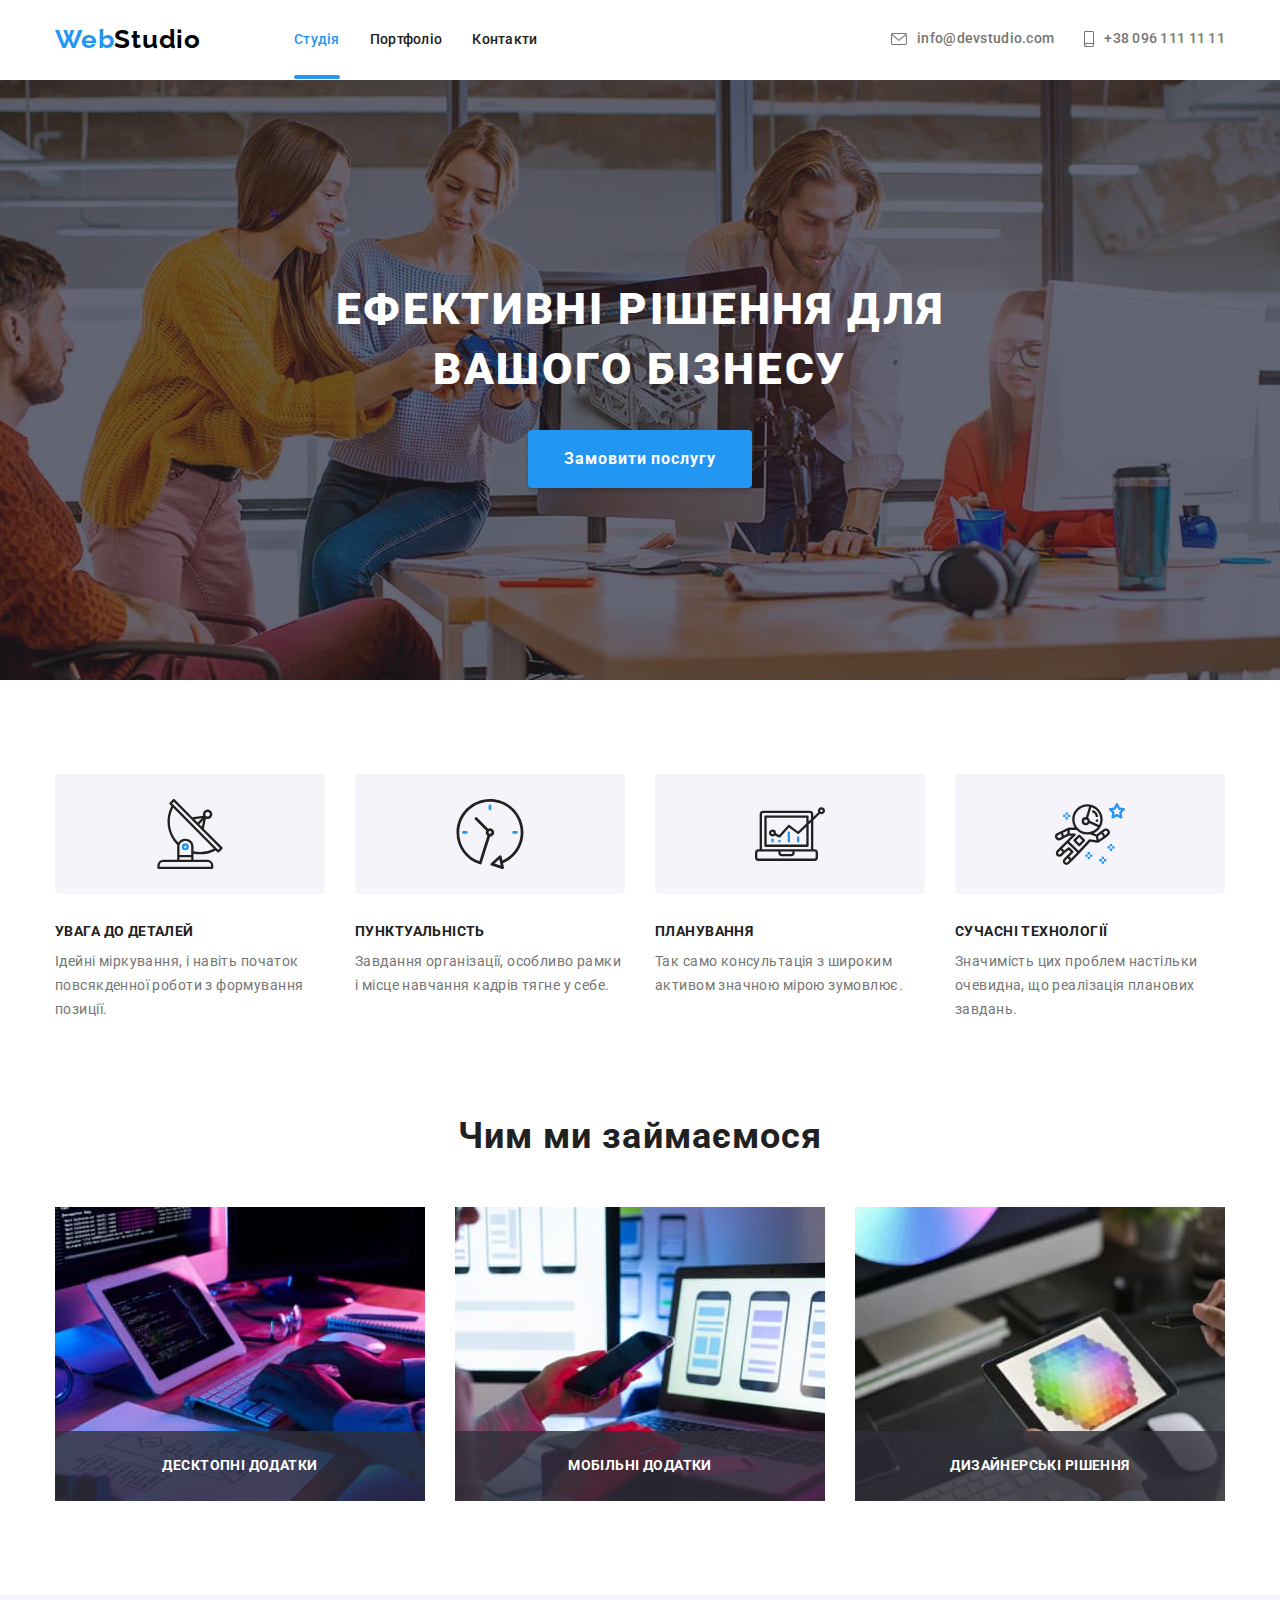
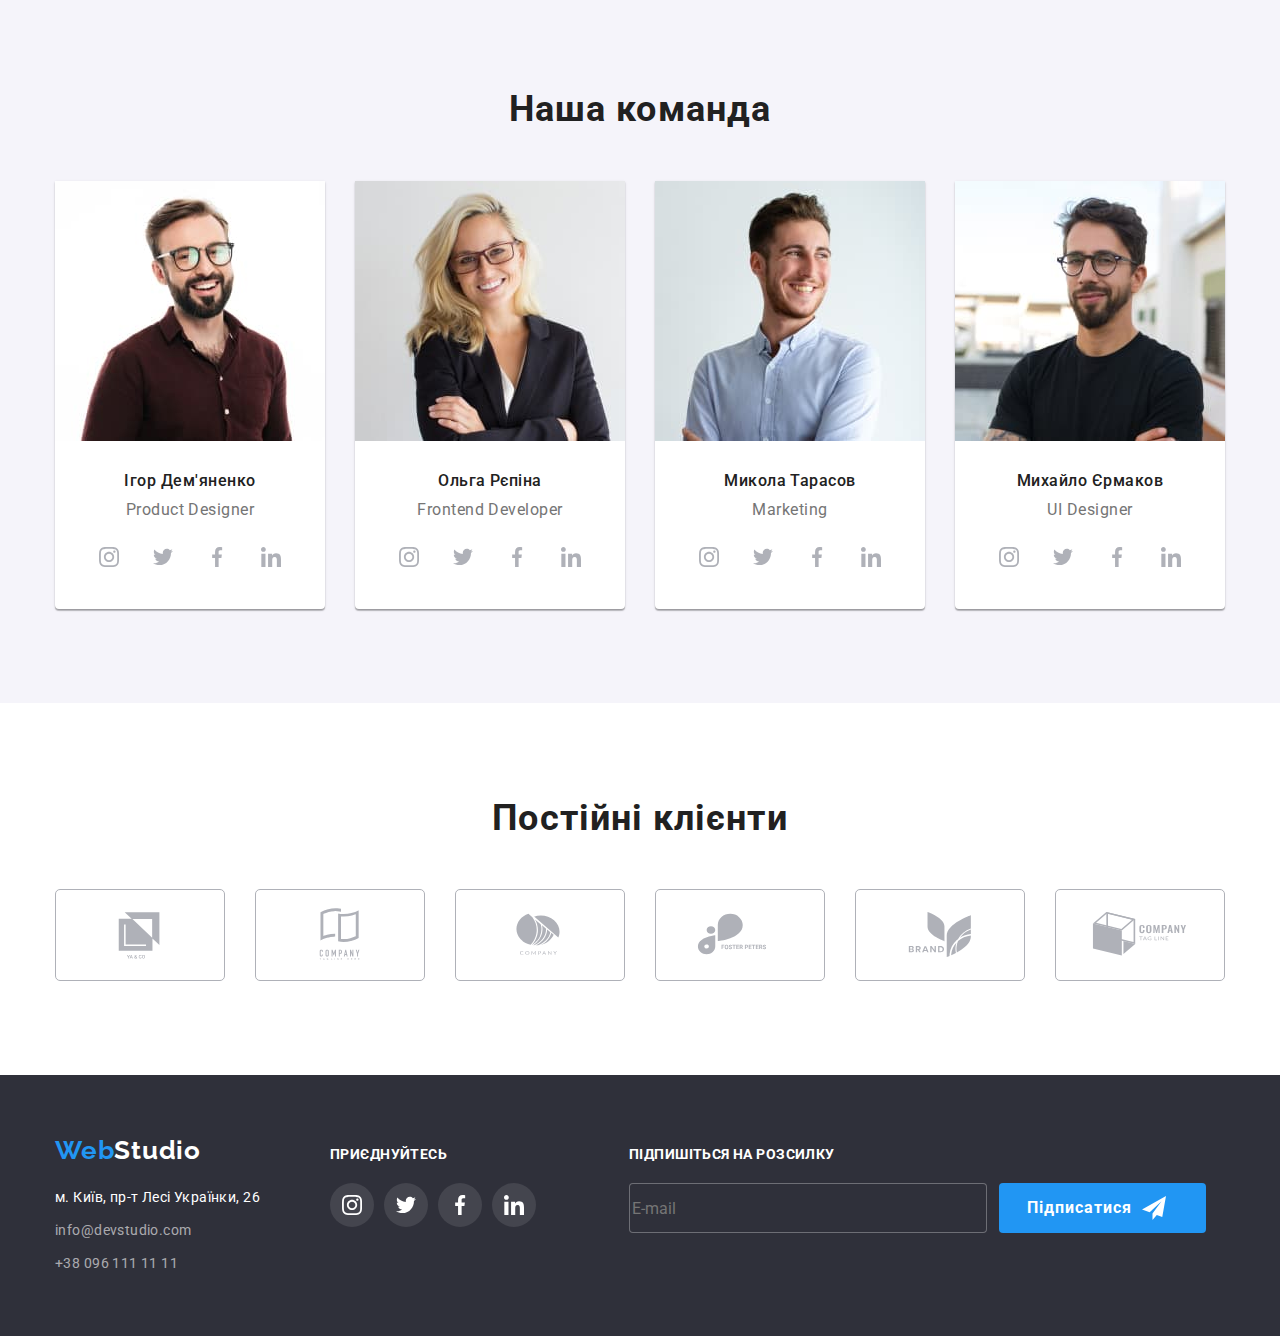
==== index.html @ 84284009 "update" ====
<!DOCTYPE html>
<html lang="uk">

<head>
  <meta charset="UTF-8">
  <meta http-equiv="X-UA-Compatible" content="IE=edge">
  <meta name="viewport" content="width=device-width, initial-scale=1.0">
  <title>Студія</title>
  <link rel="preconnect" href="https://fonts.googleapis.com">
  <link rel="preconnect" href="https://fonts.gstatic.com" crossorigin>
  <link href="https://fonts.googleapis.com/css2?family=Raleway:wght@700&family=Roboto:wght@400;500;700;900&display=swap"
    rel="stylesheet">
  <link rel="stylesheet" href="https://cdnjs.cloudflare.com/ajax/libs/modern-normalize/1.1.0/modern-normalize.min.css">
  <link rel="stylesheet" href="./css/styles.css">
  <!-- <link rel="stylesheet" href="./сss/main.css"> -->
</head>

<body class="site-body">
  <header class="header">
    <div class="container wrapper">
      <nav class="header-container">
        <a href="" class="header-logo link"><span class="span-logo">Web</span>Studio</a>
        <ul class="header-list list">
          <li class="header-item"><a class="header-link current link" href="./index.html">Студія</a></li>
          <li class="header-item"><a class="header-link link" href="./portfolio.html">Портфоліо</a></li>
          <li class="header-item"><a class="header-link link" href="">Контакти</a></li>
        </ul>
      </nav>
      <ul class="header-list-item list">
        <li class="header-item"><a class="header-mail  link" href="mailto:info@devstudio.com">
            <svg class="header-mail-item" width="16" height="12">
              <use href="./images/symbol-defs.svg#icon-envelope"></use>
            </svg>info@devstudio.com</a>
        </li>
        <li class="header-item"><a class="header-tel  link" href="tel:+380961111111">
            <svg class="header-tel-item" width="10" height="16">
              <use href="./images/symbol-defs.svg#icon-smartphone"></use>
            </svg>+38 096 111 11 11</a></li>
      </ul>
    </div>
  </header>
  <main>
    <section class="content overlay">
      <div class="container">
        <h1 class="content-title">Ефективні рішення для вашого бізнесу</h1>
        <button type="button" class="content-btn link" data-modal-open>Замовити послугу</button>
      </div>
    </section>
    <section class="text">
      <div class="container">
        <h2 class="subject">Наші переваги</h2>
        <ul class="list">
          <li class="list-desc icon-antenna">
            <h3 class="text-caption">Увага до деталей</h3>
            <p class="text-desc">Ідейні міркування, і навіть початок повсякденної роботи з формування позиції.</p>
          </li>
          <li class="list-desc icon-clock">
            <h3 class="text-caption">Пунктуальність</h3>
            <p class="text-desc">Завдання організації, особливо рамки і місце навчання кадрів тягне у себе.</p>
          </li>
          <li class="list-desc icon-diagram">
            <h3 class="text-caption">Планування</h3>
            <p class="text-desc">Так само консультація з широким активом значною мірою зумовлює.</p>
          </li>
          <li class="list-desc icon-astronaut">
            <h3 class="text-caption">Сучасні технології</h3>
            <p class="text-desc">Значимість цих проблем настільки очевидна, що реалізація планових завдань.</p>
          </li>
        </ul>
      </div>
    </section>
    <section class="main">
      <div class="container">
        <h2 class="main-subtitle">Чим ми займаємося</h2>
        <ul class="list">
          <li>
            <div class="main-list-img">
              <img src="./images/box-1.jpg" alt="програмуємо" class="" width="370" height="294">
              <p class="label">Десктопні додатки</p>
            </div>
          </li>
          <li>
            <div class="main-list-img">
              <img src="./images/box-2.jpg" alt="тестуємо" class="" width="370" height="294">
              <p class="label">Мобільні додатки</p>
            </div>
          </li>
          <li>
            <div class="main-list-img">
              <img src="./images/box-3.jpg" alt="створюємо" class="" width="370" height="294">
              <p class="label">Дизайнерські рішення</p>
            </div>
          </li>
        </ul>
      </div>
    </section>
    <section class="headline">
      <div class="container">
        <h2 class="headline-title">Наша команда</h2>
        <ul class="list headline-container">
          <li class="headline-img"><img class="" src="./images/img.jpg" alt="Ігор Дем'яненко" width="270" height="260">
            <div class="desc-text">
              <h3 class="headline-desc">Ігор Дем'яненко</h3>
              <p class="headline-text">Product Designer</p>
              <ul class="headline-soc list">
                <li class="headline-social">
                  <a href="" class="social-soc link">
                    <svg class="headline-social-soc" width="20" height="20">
                      <use href="./images/symbol-defs.svg#icon-instagram"></use>
                    </svg>
                  </a>
                </li>
                <li class="headline-social">
                  <a href="" class="social-soc link">
                    <svg class="headline-social-soc" width="20" height="20">
                      <use href="./images/symbol-defs.svg#icon-twitter"></use>
                    </svg>
                  </a>
                </li>
                <li class="headline-social">
                  <a href="" class="social-soc link">
                    <svg class="headline-social-soc" width="20" height="20">
                      <use href="./images/symbol-defs.svg#icon-facebook"></use>
                    </svg>
                  </a>
                </li>
                <li class="headline-social">
                  <a href="" class="social-soc link">
                    <svg class="headline-social-soc" width="20" height="20">
                      <use href="./images/symbol-defs.svg#icon-linkedin"></use>
                    </svg>
                  </a>
                </li>
              </ul>
            </div>
          </li>
          <li class="headline-img"><img class="" src="./images/img-1.jpg" alt="Ольга Рєпіна" width="270" height="260">
            <div class="desc-text">
              <h3 class="headline-desc">Ольга Рєпіна</h3>
              <p class="headline-text">Frontend Developer</p>
              <ul class="headline-soc list">
                <li class="headline-social">
                  <a href="" class="social-soc link">
                    <svg class="headline-social-soc" width="20" height="20">
                      <use href="./images/symbol-defs.svg#icon-instagram"></use>
                    </svg>
                  </a>
                </li>
                <li class="headline-social">
                  <a href="" class="social-soc link">
                    <svg class="headline-social-soc" width="20" height="20">
                      <use href="./images/symbol-defs.svg#icon-twitter"></use>
                    </svg>
                  </a>
                </li>
                <li class="headline-social">
                  <a href="" class="social-soc link">
                    <svg class="headline-social-soc" width="20" height="20">
                      <use href="./images/symbol-defs.svg#icon-facebook"></use>
                    </svg>
                  </a>
                </li>
                <li class="headline-social">
                  <a href="" class="social-soc link">
                    <svg class="headline-social-soc" width="20" height="20">
                      <use href="./images/symbol-defs.svg#icon-linkedin"></use>
                    </svg>
                  </a>
                </li>
              </ul>
            </div>
          </li>
          <li class="headline-img"><img class="" src="./images/img-2.jpg" alt="Микола Тарасов" width="270" height="260">
            <div class="desc-text">
              <h3 class="headline-desc">Микола Тарасов</h3>
              <p class="headline-text">Marketing</p>
              <ul class="headline-soc list">
                <li class="headline-social">
                  <a href="" class="social-soc link">
                    <svg class="headline-social-soc" width="20" height="20">
                      <use href="./images/symbol-defs.svg#icon-instagram"></use>
                    </svg>
                  </a>
                </li>
                <li class="headline-social">
                  <a href="" class="social-soc link">
                    <svg class="headline-social-soc" width="20" height="20">
                      <use href="./images/symbol-defs.svg#icon-twitter"></use>
                    </svg>
                  </a>
                </li>
                <li class="headline-social">
                  <a href="" class="social-soc link">
                    <svg class="headline-social-soc" width="20" height="20">
                      <use href="./images/symbol-defs.svg#icon-facebook"></use>
                    </svg>
                  </a>
                </li>
                <li class="headline-social">
                  <a href="" class="social-soc link">
                    <svg class="headline-social-soc" width="20" height="20">
                      <use href="./images/symbol-defs.svg#icon-linkedin"></use>
                    </svg>
                  </a>
                </li>
              </ul>
            </div>
          </li>
          <li class="headline-img"><img class="" src="./images/img-3.jpg" alt="Михайло Єрмаков" width="270"
              height="260">
            <div class="desc-text">
              <h3 class="headline-desc">Михайло Єрмаков</h3>
              <p class="headline-text">UI Designer</p>
              <ul class="headline-soc list">
                <li class="headline-social">
                  <a href="" class="social-soc link">
                    <svg class="headline-social-soc" width="20" height="20">
                      <use href="./images/symbol-defs.svg#icon-instagram"></use>
                    </svg>
                  </a>
                </li>
                <li class="headline-social">
                  <a href="" class="social-soc link">
                    <svg class="headline-social-soc" width="20" height="20">
                      <use href="./images/symbol-defs.svg#icon-twitter"></use>
                    </svg>
                  </a>
                </li>
                <li class="headline-social">
                  <a href="" class="social-soc link">
                    <svg class="headline-social-soc" width="20" height="20">
                      <use href="./images/symbol-defs.svg#icon-facebook"></use>
                    </svg>
                  </a>
                </li>
                <li class="headline-social">
                  <a href="" class="social-soc link">
                    <svg class="headline-social-soc" width="20" height="20">
                      <use href="./images/symbol-defs.svg#icon-linkedin"></use>
                    </svg>
                  </a>
                </li>
              </ul>
            </div>
          </li>
        </ul>
      </div>
    </section>
    <section class="company">
      <div class="container">
        <h2 class="logo-container">Постійні клієнти</h2>
        <ul class="company-container list">
          <li class="company-list">
            <a href="" class="company-container-list link">
              <svg width="106" height="60">
                <use href="./images/symbol-defs.svg#icon-Logo-1"></use>
              </svg>
            </a>
          </li>
          <li class="company-list">
            <a href="" class="company-container-list link">
              <svg width="106" height="60">
                <use href="./images/symbol-defs.svg#icon-Logo-2"></use>
              </svg>
            </a>
          </li>
          <li class="company-list">
            <a href="" class="company-container-list link">
              <svg width="106" height="60">
                <use href="./images/symbol-defs.svg#icon-Logo-3"></use>
              </svg>
            </a>
          </li>
          <li class="company-list">
            <a href="" class="company-container-list link">
              <svg width="106" height="60">
                <use href="./images/symbol-defs.svg#icon-Logo-4"></use>
              </svg>
            </a>
          </li>
          <li class="company-list">
            <a href="" class="company-container-list link">
              <svg width="106" height="60">
                <use href="./images/symbol-defs.svg#icon-Logo-5"></use>
              </svg>
            </a>
          </li>
          <li class="company-list">
            <a href="" class="company-container-list link">
              <svg width="106" height="60">
                <use href="./images/symbol-defs.svg#icon-Logo-6"></use>
              </svg>
            </a>
          </li>
        </ul>
      </div>
    </section>
  </main>
  <footer class="footer">
    <div class="container adress-part">
      <div class="">
        <a class="footer-logo link" href=""><span class="footer-span-logo">Web</span>Studio</a>
        <address class="footer-address">
          <ul class="list foter-list">
            <li class="list-footer"><a class="footer-address-gps link" href="https://goo.gl/maps/CPtrU1FHBa2aNyZL9"
                target="_blank" rel="noopener noreferrer nofollow">м. Київ, пр-т Лесі Українки, 26</a>
            </li>
            <li class="list-footer"><a class="footer-mail link" href="mailto:info@devstudio.com">info@devstudio.com</a>
            </li>
            <li><a class="footer-tel link" href="tel:+380961111111">+38 096 111 11 11</a></li>
          </ul>
        </address>
      </div>
      <div class="social-container">
        <h2 class="soc-title">Приєднуйтесь</h2>
        <ul class="footer-soc-title list">
          <li class="footer-social"><a href="" class="footer-social-soc link">
              <svg width="20" height="20">
                <use href="./images/symbol-defs.svg#icon-instagram"></use>
              </svg>
            </a></li>
          <li class="footer-social"><a href="" class="footer-social-soc link">
              <svg width="20" height="20">
                <use href="./images/symbol-defs.svg#icon-twitter"></use>
              </svg>
            </a></li>
          <li class="footer-social"><a href="" class="footer-social-soc link">
              <svg width="20" height="20">
                <use href="./images/symbol-defs.svg#icon-facebook"></use>
              </svg>
            </a></li>
          <li class="footer-social"><a href="" class="footer-social-soc link">
              <svg width="20" height="20">
                <use href="./images/symbol-defs.svg#icon-linkedin"></use>
              </svg>
            </a></li>
        </ul>
      </div>
      <form class="form-mailing-list">
        <div class="mailing-list">
          <h2 class="mailing-list-title">Підпишіться на розсилку</h2>
          <div class="mailing-list-footer">
            <label>
              <input type="email" name="user-email" placeholder="E-mail" required class="mailing-list-mail">
            </label>
            <button type="submit" class="mailing-list-btn">Підписатися
              <svg class="mailing-list-icon" width="24" height="24">
                <use href="./images/symbol-defs.svg#icon-icon-send-1"></use>
              </svg>
            </button>
          </div>
        </div>
      </form>
    </div>
  </footer>
  <div class="backdrop is-hidden" data-modal>
    <div class="modal">
      <button type="button" class="modal-close" data-modal-close>
        <svg class="modal-close-icon" width="18" height="18">
          <use href="./images/symbol-defs.svg#icon-close"></use>
        </svg>
      </button>
      <p class="form-title">Залиште свої дані, ми вам передзвонимо</p>
      <form class="modal-form">
        <label class="modal-title">Ім'я</label>
        <div class="input-wrap">
          <input type="text" name="user-name" placeholder="Введіть ім'я" class="modal-input" required>
          <svg class="icon-wrap" width="18" height="18">
            <use href="./images/symbol-defs.svg#icon-person-black"></use>
          </svg>
        </div>
        <label class="modal-title">Телефон</label>
        <div class="input-wrap">
          <input type="tel" name="user-phone" placeholder="Номер телефону" class="modal-input" required>
          <svg class="icon-wrap" width="18" height="18">
            <use href="./images/symbol-defs.svg#icon-phone-black"></use>
          </svg>
        </div>
        <label class="modal-title">Пошта</label>
        <div class="input-wrap">
          <input type="email" name="user-email" placeholder="Пошта" class="modal-input" required>
          <svg class="icon-wrap" width="18" height="18">
            <use href="./images/symbol-defs.svg#icon-email-black"></use>
          </svg>
        </div>
        <label class="modal-title">Коментар</label>
        <div class="form-textarea"><textarea name="feedback" rows="5" placeholder="Введіть текст"
            class="modal-textarea"></textarea></div>
        <div class="input-wrap-submit">
          <label class="modal-title-submit">
            <input class="checkbox" type="checkbox" name="hobby" />
            <span class="icon-checkbox"></span>
            Погоджуюся з розсилкою та приймаю <span class="span-text">Умови
              договору</span></label>
        </div>
        <button type="submit" class="form-btn">Відправити</button>
      </form>
    </div>
  </div>
  <script src="./Js/modal.js"></script>

</body>

</html>
---- css/styles.css ----
.site-body {
    font-family: 'Roboto', sans-serif;
        background: #FFFFFF;

}
.list {
    list-style: none;
    display: flex;
    gap: 30px;
}

.link {
    text-decoration: none;
}

.link:hover{
    color: #2196F3;
}

.link:focus{
    color: #2196F3;
}

p, h1, h2, h3, h4, h5, h6{
    margin: 0;
} 
ul, ol{
    margin: 0;
    padding-left: 0;
}
img {
    display: block;
}

.current{
    position: relative;
    bottom: 0;
}

.current::after{
    position: absolute;
    bottom: -32px;
    content: '';
    display: block;
    width: 100%;
    height: 4px;
    background-color: #2196F3;
    border-radius: 2px;
}
/*------------------------HEADER----------------*/
.header{
    background: #FFFFFF;
    padding-top: 24px;
    padding-bottom: 25px;
}

.container{
    width: 1200px;
    padding-left: 15px;
    padding-right: 15px;
    margin: 0 auto;
}

.wrapper{
    display: flex;
    justify-content: space-between;
    align-items: center;
}

.header-container{
    display: flex;
    align-items: center;
}

.content-btn{
    cursor: pointer;
    border-radius: 4px;
    background: #2196F3;
        box-shadow: 0px 4px 4px rgba(0, 0, 0, 0.15);
}

.header-logo {
    font-family: 'Raleway', sans-serif;
        font-weight: 700;
        font-size: 26px;
        line-height: 1.19;
        letter-spacing: 0.03em;
        color: #000000;
        transition-property: color;
        transition-duration: 250ms;
        transition-timing-function: cubic-bezier(0.4, 0, 0.2, 1);
}

.header-list{
    margin-left: 93px;
}

.header-list-item{
    display: flex;
}

.header-list .header-link.current{
 color: #2196F3;
}

.span-logo{
    color: #2196F3;
}

.header-link {
        font-weight: 500;
        font-size: 14px;
        line-height: 1.14;
        letter-spacing: 0.02em;
        color: #212121;
        transition-property: color;
        transition-duration: 250ms;
        transition-timing-function: cubic-bezier(0.4, 0, 0.2, 1);
}


.header-mail {
    font-weight: 500;
        font-size: 14px;
        line-height: 1.14;
        letter-spacing: 0.02em;
        color: #757575;
        display: flex;
        align-items: center;
        transition-property: color;
        transition-duration: 250ms;
        transition-timing-function: cubic-bezier(0.4, 0, 0.2, 1);
}

.header-mail-item{
    fill: currentColor;
    margin-right: 10px;
}

.header-tel-item{
    fill: currentColor;
    margin-right: 10px;
}

.header-tel {
    font-weight: 500;
        font-size: 14px;
        line-height: 1.14;
        letter-spacing: 0.02em;
        color: #757575;
        display: flex;
    align-items: center;
    transition-property: color;
    transition-duration: 250ms;
    transition-timing-function: cubic-bezier(0.4, 0, 0.2, 1);
}

.header-item{
}

.header-list-item{
    display: flex;
    align-items: center;
}
/*-------------------------MAIN-------------------*/
.content {
    background: #2F303A;
    padding-top: 200px;
    padding-bottom: 200px;
}

.overlay{
    max-width: 1600px;
    height: 600px;
    margin-left: auto;
    margin-right: auto;
    background-image: linear-gradient(rgba(47, 48, 58, 0.4), rgba(47, 48, 58, 0.4)),
    url(../images/Imgb-1.jpg);
    
    background-size: cover;
    background-position: center;
    background-repeat: no-repeat;
}

.content-title {
    font-weight: 900;
    font-size: 44px;
    line-height: 1.36;
    text-align: center;
    letter-spacing: 0.06em;
    text-transform: uppercase;
    color: #FFFFFF;
    width: 696px;
    margin-left: 452px;
    margin-right: 452px;
    margin: 0 auto;
    margin-bottom: 30px;
}

.content-btn {
    font-family: inherit;
    font-weight: 700;
        font-size: 16px;
        line-height: 1.88;
        letter-spacing: 0.06em;
        color: #FFFFFF;
        margin: 0 auto;
        display: flex;
        padding: 10px 32px;
        background: #2196F3;
        border: 4px solid #2196F3;
        transition-property: background-color, transform;
        transition-duration: 250ms;
        transition-timing-function: cubic-bezier(0.4, 0, 0.2, 1);
}

.text{
   padding-top: 94px;
   padding-bottom: 94px;
}

.subject {
    font-weight: 700;
        font-size: 24px;
        line-height: 1.19;
        align-items: center;
        text-align: center;
                position: absolute;
                width: 1px;
                height: 1px;
                margin: -1px;
                border: 0;
                padding: 0;
        
                white-space: nowrap;
                clip-path: inset(100%);
                clip: rect(0 0 0 0);
                overflow: hidden;
}

.icon-antenna::before{
    display: block;
    content: "";
    height: 120px;
    background: #F5F4FA;
        border-radius: 4px;
    background-image:url(../images/antenna-1.svg);
    background-repeat: no-repeat;
    background-position: center;
    margin-bottom: 30px;
}

.icon-clock::before{
    display: block;
    content: "";
    height: 120px;
    background: #F5F4FA;
    border-radius: 4px;
    background-image: url(../images/clock-1.svg);
    background-repeat: no-repeat;
    background-position: center;
    margin-bottom: 30px;
}

.icon-diagram::before{
    display: block;
    content: "";
    height: 120px;
    background: #F5F4FA;
    border-radius: 4px;
    background-image: url(../images/diagram-1.svg);
    background-repeat: no-repeat;
    background-position: center;
    margin-bottom: 30px;
}

.icon-astronaut::before{
    display: block;
    content: "";
    height: 120px;
    background: #F5F4FA;
    border-radius: 4px;
    background-image: url(../images/astronaut-1.svg);
    background-repeat: no-repeat;
    background-position: center;
    margin-bottom: 30px;
}

.text-caption {
    font-weight: 700;
        font-size: 14px;
        line-height: 1.14;
        letter-spacing: 0.03em;
        text-transform: uppercase;
        color: #212121;
        margin-bottom: 10px;
    }

.text-desc {
        font-size: 14px;
        line-height: 1.71;
        letter-spacing: 0.03em;
        color: #757575;
}

.list-desc{
width: 270px;
}

.main{
    padding-bottom: 94px;
}

.main-subtitle {
    font-weight: 700;
        font-size: 36px;
        line-height: 1.16;
        text-align: center;
        letter-spacing: 0.03em;
        color: #212121;
        margin-bottom: 50px;
}


.main-list-img{
    position: relative;
}

.label{
    font-weight: 700;
    font-size: 14px;
    line-height: 1.14;
    text-align: center;
    letter-spacing: 0.03em;
    text-transform: uppercase;
    color: #FFFFFF;
}

.label{
    position: absolute;
    width: 370px;
    height: 70px;
    background: rgba(47, 48, 58, 0.8);
    padding-top: 27px;
    bottom: 0;
}

.headline {
    background: #F5F4FA;
    padding-top: 94px;
    padding-bottom: 94px;
}

.headline-title {
    font-weight: 700;
        font-size: 36px;
        line-height: 1.16;
        text-align: center;
        letter-spacing: 0.03em;
        color: #212121;
        margin-bottom: 50px;
}

.headline-container{
}

.headline-img{
    background: #FFFFFF;
        box-shadow: 0px 1px 3px rgba(0, 0, 0, 0.12), 0px 1px 1px rgba(0, 0, 0, 0.14), 0px 2px 1px rgba(0, 0, 0, 0.2);
        border-radius: 0px 0px 4px 4px;
}

.headline-desc {
    font-weight: 500;
        font-size: 16px;
        line-height: 1.19;
        text-align: center;
        letter-spacing: 0.03em;
        color: #212121;
        margin-bottom: 10px;
}

.headline-text {
        line-height: 1.19;
        text-align: center;
        letter-spacing: 0.03em;
        color: #757575;
}

.desc-text{
    padding-top: 30px;
    padding-bottom: 30px;
}
.headline-soc {
    display: flex;
    justify-content: center;
    gap: 10px;
    margin-top: 16px;
}

.headline-social {
    width: 44px;
    height: 44px;
}

.social-soc {
    width: 100%;
    height: 100%;
    border-radius: 50%;
    display: flex;
    align-items: center;
    justify-content: center;
    fill: #AFB1B8;
    transition-property: fill, background-color;
    transition-duration: 250ms;
    transition-timing-function: cubic-bezier(0.4, 0, 0.2, 1);
}

.social-soc:hover,
.social-soc:focus{
    background-color: #2196F3;
    fill: #FFFFFF;
}

.company{
    padding-top: 94px;
    padding-bottom: 94px;
}

.logo-container{
    font-weight: 700;
    font-size: 36px;
    line-height: 42px;
    text-align: center;
    letter-spacing: 0.03em;
    color: #212121;
    margin-bottom: 50px;
}

.company-container{
    display: flex;
    gap: 30px;
}

.company-list{
    width: calc((100% - 150px) / 6);
    height: 92px;
}

.company-container-list{
    width: 100%;
    height: 100%;
    border: 1px solid #AFB1B8;
    border-radius: 5px;
    display: flex;
    align-items: center;
    justify-content: center;
    fill: #AFB1B8;
    transition-property: border, fill;
    transition-duration: 250ms;
    transition-timing-function: cubic-bezier(0.4, 0, 0.2, 1);
}

.company-container-list:hover,
.company-container-list:focus{
    fill:#2196F3;
    border: 1px solid #2196F3
}
/*-----------------------FOOTER-------------------------*/
.footer {
    background: #2F303A;
    padding-top: 60px;
    padding-bottom: 60px;
}

.adress-part{
    display:flex ;
    align-items: baseline
}

.footer-address {
        font-style: normal;
        margin-top: 20px;
}

.foter-list{
    display: inline;
}

.footer-logo {
    font-family: 'Raleway', sans-serif;
        font-weight: 700;
        font-size: 26px;
        line-height: 1.19;
        letter-spacing: 0.03em;
        color: #FFFFFF;
        transition-duration: 250ms;
        transition-timing-function: cubic-bezier(0.4, 0, 0.2, 1);
}

.footer-span-logo{
    color: #2196F3;
}

.list-footer:not(:last-child){
    margin-bottom: 9px;

}

.footer-address-gps {
    margin-bottom: 9px;
    font-size: 14px;
        line-height: 1.71;
        letter-spacing: 0.03em;
        color: #FFFFFF;
        transition-duration: 250ms;
        transition-timing-function: cubic-bezier(0.4, 0, 0.2, 1);
        
}

.footer-mail {
    margin-bottom: 9px;
        font-size: 14px;
        line-height: 1.71;
        letter-spacing: 0.03em;
        color: rgba(255, 255, 255, 0.6);
        transition-duration: 250ms;
        transition-timing-function: cubic-bezier(0.4, 0, 0.2, 1);
}
.footer-tel {
        font-size: 14px;
        line-height: 1.71;
        letter-spacing: 0.03em;
        color: rgba(255, 255, 255, 0.6);
        transition-duration: 250ms;
        transition-timing-function: cubic-bezier(0.4, 0, 0.2, 1);
}


.soc-title{
    font-weight: 700;
    font-size: 14px;
    line-height: 1.14;
    letter-spacing: 0.03em;
    text-transform: uppercase;
    color: #FFFFFF;
    margin-bottom: 20px;
}

.footer-social{
    width: 44px;
    height: 44px;
}

.footer-social-soc{
    width: 100%;
    height: 100%;
    border-radius: 50%;
    display: flex;
    align-items: center;
    justify-content: center;
    fill: #FFFFFF;
    background: rgba(255, 255, 255, 0.1);
    transition-property: background-color;
    transition-duration: 250ms;
    transition-timing-function: cubic-bezier(0.4, 0, 0.2, 1);
}

.footer-social-soc:hover,
.footer-social-soc:focus{
    background-color: #2196F3;
    fill: #FFFFFF;
}

.footer-soc-title{
    display: flex;
    justify-content: center;
    gap: 10px;
}

.social-container{
    margin-left: 70px;
}

.mailing-list {
    margin-left: 93px;
    display: block;
}

.mailing-list-title {
    font-weight: 700;
        font-size: 14px;
        line-height: 1.14;
        letter-spacing: 0.03em;
        text-transform: uppercase;
        color: #FFFFFF;
        margin-bottom: 20px;
}

.mailing-list-footer{
    text-align: center;
    position: relative;
    display: flex;
}

.mailing-list-mail {
        background: #2F303A;
        box-sizing: border-box;
        width: 358px;
        height: 50px;
        left: 815px;
        top: 2784px;
        border: 1px solid rgba(255, 255, 255, 0.3);
        border-radius: 4px;
        transition-property: transform, filter;
            transition-duration: 250ms;
            transition-timing-function: cubic-bezier(0.4, 0, 0.2, 1);
            margin-right: 12px;
}

.mailing-list-mail:focus{
    filter: drop-shadow(0px 4px 4px rgba(0, 0, 0, 0.15));
    border: 1px solid #2196F3;
}

.mailing-list-btn {
    display: flex;
    padding-top: 5px;
    padding-right: 28px;
    padding-bottom: 5px;
    padding-left: 28px;
        left: 1185px;
        top: 2784px;
        background: #2196F3;
        border-radius: 4px;
        border: none;
        cursor: pointer;
        font-weight: 700;
            font-size: 16px;
            line-height: 2.4;
            align-items: center;
            text-align: center;
            letter-spacing: 0.06em;
            color: #FFFFFF;
            padding-right: 40px;
            transition-property: box-shadow;
                transition-duration: 250ms;
                transition-timing-function: cubic-bezier(0.4, 0, 0.2, 1);
}

.mailing-list-btn:hover, .mailing-list-btn:focus{
    box-shadow: 0px 4px 4px rgba(0, 0, 0, 0.15);
}

.mailing-list-icon {
   /* position: absolute;*/
        fill: #FFFFFF;
        margin-left: 10px;
/*
        bottom: 50%;
        transform: translateY(50%);*/
}
/*-------------------------PORTFOLIO-------------------------*/
/*--------------------------MAIN------------------------------*/
.header-body{
    border-bottom: 1px solid #ECECEC;
}

.main-btn{
    font-family: inherit;
    font-weight: 500;
        font-size: 16px;
        line-height: 1.62;
        text-align: center;
        letter-spacing: 0.03em;
        color: #212121;
        transition-property: background-color, box-shadow, color;
        transition-duration: 250ms;
        transition-timing-function: cubic-bezier(0.4, 0, 0.2, 1);
}

/*.container-main:hover,
.container-main:focus{
    box-shadow: 0px 3px 1px rgba(0, 0, 0, 0.1), 0px 1px 2px rgba(0, 0, 0, 0.08), 0px 2px 2px rgba(0, 0, 0, 0.12);
        border-radius: 4px;
        background-color: #2196F3;
            color: #FFFFFF;
}*/

.main-btn:hover,
.main-btn:focus{
    background-color: #2196F3;
    color: #FFFFFF;
    box-shadow: 0px 3px 1px rgba(0, 0, 0, 0.1), 0px 1px 2px rgba(0, 0, 0, 0.08), 0px 2px 2px rgba(0, 0, 0, 0.12);
}

.main-title{
    font-weight: 700;
        font-size: 18px;
        line-height: 2;
        letter-spacing: 0.06em;
        color: #212121;
        margin-bottom: 4px;
        transition-duration: 250ms;
        transition-timing-function: cubic-bezier(0.4, 0, 0.2, 1);
}
.main-text{
        line-height: 1.88;
        letter-spacing: 0.03em;
        color: #757575;
        transition-duration: 250ms;
        transition-timing-function: cubic-bezier(0.4, 0, 0.2, 1);
}

.main-btn{
    cursor: pointer;
    background: #F5F4FA;
    border-radius: 4px;
    /*box-shadow: 0px 3px 1px rgba(0, 0, 0, 0.1), 0px 1px 2px rgba(0, 0, 0, 0.08), 0px 2px 2px rgba(0, 0, 0, 0.12);*/
    border: none;
    padding-left: 22px;
    padding-right: 22px;
    padding-top: 6px;
    padding-bottom: 6px;
}

.main-container-list{
    padding-top: 94px;
    padding-bottom: 34px;
}

.container-list{
    display: flex;
    flex-wrap: wrap;
    flex-basis: calc(100% / 3);
    margin-bottom: 50px;
}

.container-card{
    display: block;
    transition-property: background-color, transform, box-shadow;
    transition-duration: 250ms;
    transition-timing-function: cubic-bezier(0.4, 0, 0.2, 1);
}

.box{
    position: relative;
    overflow: hidden;
    display: flex; 
    
    
}

/*.box:hover::before{
opacity: 1;
}*/

/*.box::before{
    position: absolute;
    content: '';
    display: inline-block;
    opacity: 0;
    width: 100%;
    height: 100%;
    transform: translateY(100%);
    transition: transform 250ms ease;
}*/


.container-card:hover .box,
.container-card:hover .box-text {
    opacity: 1;
    transform: translateY(0);
    box-shadow: 0px 1px 1px rgba(0, 0, 0, 0.12),
            0px 4px 4px rgba(0, 0, 0, 0.06),
            1px 4px 6px rgba(0, 0, 0, 0.16);
    
}
.container-card:focus .box,
.container-card:focus .box-text {
    opacity: 1;
    transform: translateY(0);
    box-shadow: 0px 1px 1px rgba(0, 0, 0, 0.12),
            0px 4px 4px rgba(0, 0, 0, 0.06),
            1px 4px 6px rgba(0, 0, 0, 0.16);

}

.box-text{
    position: absolute;
    font-weight: 400;
    font-size: 18px;
    line-height: 1.56;
    letter-spacing: 0.03em;
    color: #FFFFFF;
    opacity: 0;
    background-color: rgba(33, 150, 243, 0.9);
    display: inline-block;
    transform: translateY(100%);
    transition-duration: 250ms;
    transition-timing-function: cubic-bezier(0.4, 0, 0.2, 1);
    overflow: auto;
    padding-top: 63px;
    padding-left: 24px;
    padding-bottom: 63px;
    padding-right: 24px;
}

/*.container-card:hover,
.container-card:focus {
    box-shadow: 0px 1px 1px rgba(0, 0, 0, 0.12),
        0px 4px 4px rgba(0, 0, 0, 0.06),
        1px 4px 6px rgba(0, 0, 0, 0.16);
}*/

.main-list{
        background: #FFFFFF;
        width: 370px;
}
.main-container-btn{
    margin-bottom: 50px;
    display: flex;
    gap: 8px;
    justify-content: center
}

.img{
}

.main-img{
    padding-top: 20px;
    padding-bottom: 20px;
    padding-left: 24px;
    padding-right: 24px;
    border-right:1px solid #EEEEEE; ;
    border-bottom:1px solid #EEEEEE; ;
    border-left:1px solid #EEEEEE; ;
}



/*---------------------MODAL.JS----------------------------*/

.backdrop{
    width: 100%;
    height: 100%;
    background-color: rgba(0, 0, 0, 0.2);
    position: fixed;
    top: 0;
    transition: opacity 250ms linear, visibility 250ms linear;
}

.modal{
    width: 528px;
    height: 581px;
    position: absolute;
    background-color: #FFFFFF;;
    top: 50%;
    left: 50%;
    transform: translate(-50%, -50%);
    box-shadow: 0px 1px 3px rgba(0, 0, 0, 0.12), 0px 1px 1px rgba(0, 0, 0, 0.14), 0px 2px 1px rgba(0, 0, 0, 0.2);
    border-radius: 4px;
    transition: opacity 250ms linear;
    padding: 40px;
}

.modal-close{
    width: 30px;
    height: 30px;
    background-color: transparent;
    border: 1px solid #9da4bd;
    border-radius: 50%;
    position: absolute;
    right: 10px;
    top: 10px;
    display: flex;
    align-items: center;
    justify-content: center;
    cursor: pointer;
}

.modal-close:hover,
.modal-close:focus{
    fill: #2196F3;
}

.backdrop.is-hidden{
    visibility: hidden;
    opacity: 0;
    pointer-events: none;
}
/*-----------------------------------MODAL-FORM-------------------------------*/
.modal-form{
    display: block;
}

.input-wrap{
    margin-bottom: 10px;
    position: relative;
}

.form-title{
    font-weight: 700;
        font-size: 20px;
        line-height: 1.15;
        text-align: center;
        letter-spacing: 0.03em;
        color: #212121;
        margin-bottom: 12px;
}

.modal-title{
    display: flex;
    flex-direction: column;
    font-weight: 400;
        font-size: 12px;
        line-height: 1.16;
        letter-spacing: 0.01em;
        color: #757575;
    margin-bottom: 4px;
}
.modal-input{
        width: 100%;
        height: 40px;
        left: 576px;
        top: 314px;
        border: 1px solid rgba(33, 33, 33, 0.2);
        border-radius: 4px;
        outline: none;
        color: #757575;
        padding-left: 30px;
        padding-right: 30px;
        cursor: pointer;
        transition-property:border;
            transition-duration: 250ms;
            transition-timing-function: cubic-bezier(0.4, 0, 0.2, 1);
}

/*.modal-input::placeholder{
    color: #2196F3;
}*/

.modal-input:focus + .icon-wrap{
    fill: #2196F3;
}

.modal-input:focus{
    border: 1px solid #2196F3;
}

.modal-input::placeholder{
    font-size: 12px;
}

.modal-textarea::placeholder{
    font-size: 12px;
}

.icon-wrap{
    position: absolute;
    left: 12px;
    top: 50%;
    transform: translateY(-50%);
    transition-property: fill;
        transition-duration: 250ms;
        transition-timing-function: cubic-bezier(0.4, 0, 0.2, 1);
}

.form-textarea{
    margin-bottom: 20px;
}

.modal-textarea{
        width: 100%;
            height: 120px;
            left: 576px;
            top: 518px;
            border: 1px solid rgba(33, 33, 33, 0.2);
            border-radius: 4px;
        outline: none;
        color: #757575;
        padding-top: 12px;
        padding-left: 16px;
        resize: none;
        cursor: pointer;
        transition-property:border;
            transition-duration: 250ms;
            transition-timing-function: cubic-bezier(0.4, 0, 0.2, 1);
}

.modal-textarea:focus{
    border: 1px solid #2196F3;
}

.input-wrap-submit{
    display: flex;
        left: 12px;
        margin-bottom: 30px;
}

.checkbox{
    -webkit-appearance: none;
    -moz-appearance: none;
    appearance: none;
    position: absolute;
}

.icon-checkbox{
    display:inline-block;
    width: 15px;
    height: 15px;
    border: 2px solid #212121;
    border-radius: 4px;
    margin-right: 10px;
}

.checkbox:checked + .icon-checkbox{
   border-color: #2196F3;
    background-color: #2196F3;
    background-image: url(../images/icon-check-2-1.svg);
    background-size: contain;
    background-position: center;
    background-origin: border-box;
    background-repeat: no-repeat;
    
}

.modal-title-submit{
    display: flex;
    align-items: center;
        flex-direction: row;
        font-weight: 400;
        font-size: 12px;
        line-height: 1.16;
        letter-spacing: 0.01em;
        color: #757575;
        margin-left: 8px;
}

.span-text{
    font-weight: 400;
        font-size: 14px;
        line-height: 1.71;
        letter-spacing: 0.03em;
        text-decoration-line: underline;
        color: #2196F3;
        cursor: pointer;
}

.form-btn{
        font-weight: 700;
        font-size: 16px;
        line-height: 1.88;
        align-items: center;
        text-align: center;
        letter-spacing: 0.06em;
        color: #FFFFFF;
        padding-top: 10px;
        padding-right: 52px;
        padding-bottom: 10px;
        padding-left: 52px;
        left: 700px;
        top: 712px;
        background: #2196F3;
        border-radius: 4px;
        border: none;
        cursor: pointer;
        transition-property: background-color, transform, box-shadow;
            transition-duration: 250ms;
            transition-timing-function: cubic-bezier(0.4, 0, 0.2, 1);
            display: block;
            margin: 0 auto;
}

.form-btn:hover, .form-btn:focus{
    box-shadow: 0px 4px 4px rgba(0, 0, 0, 0.15);
}
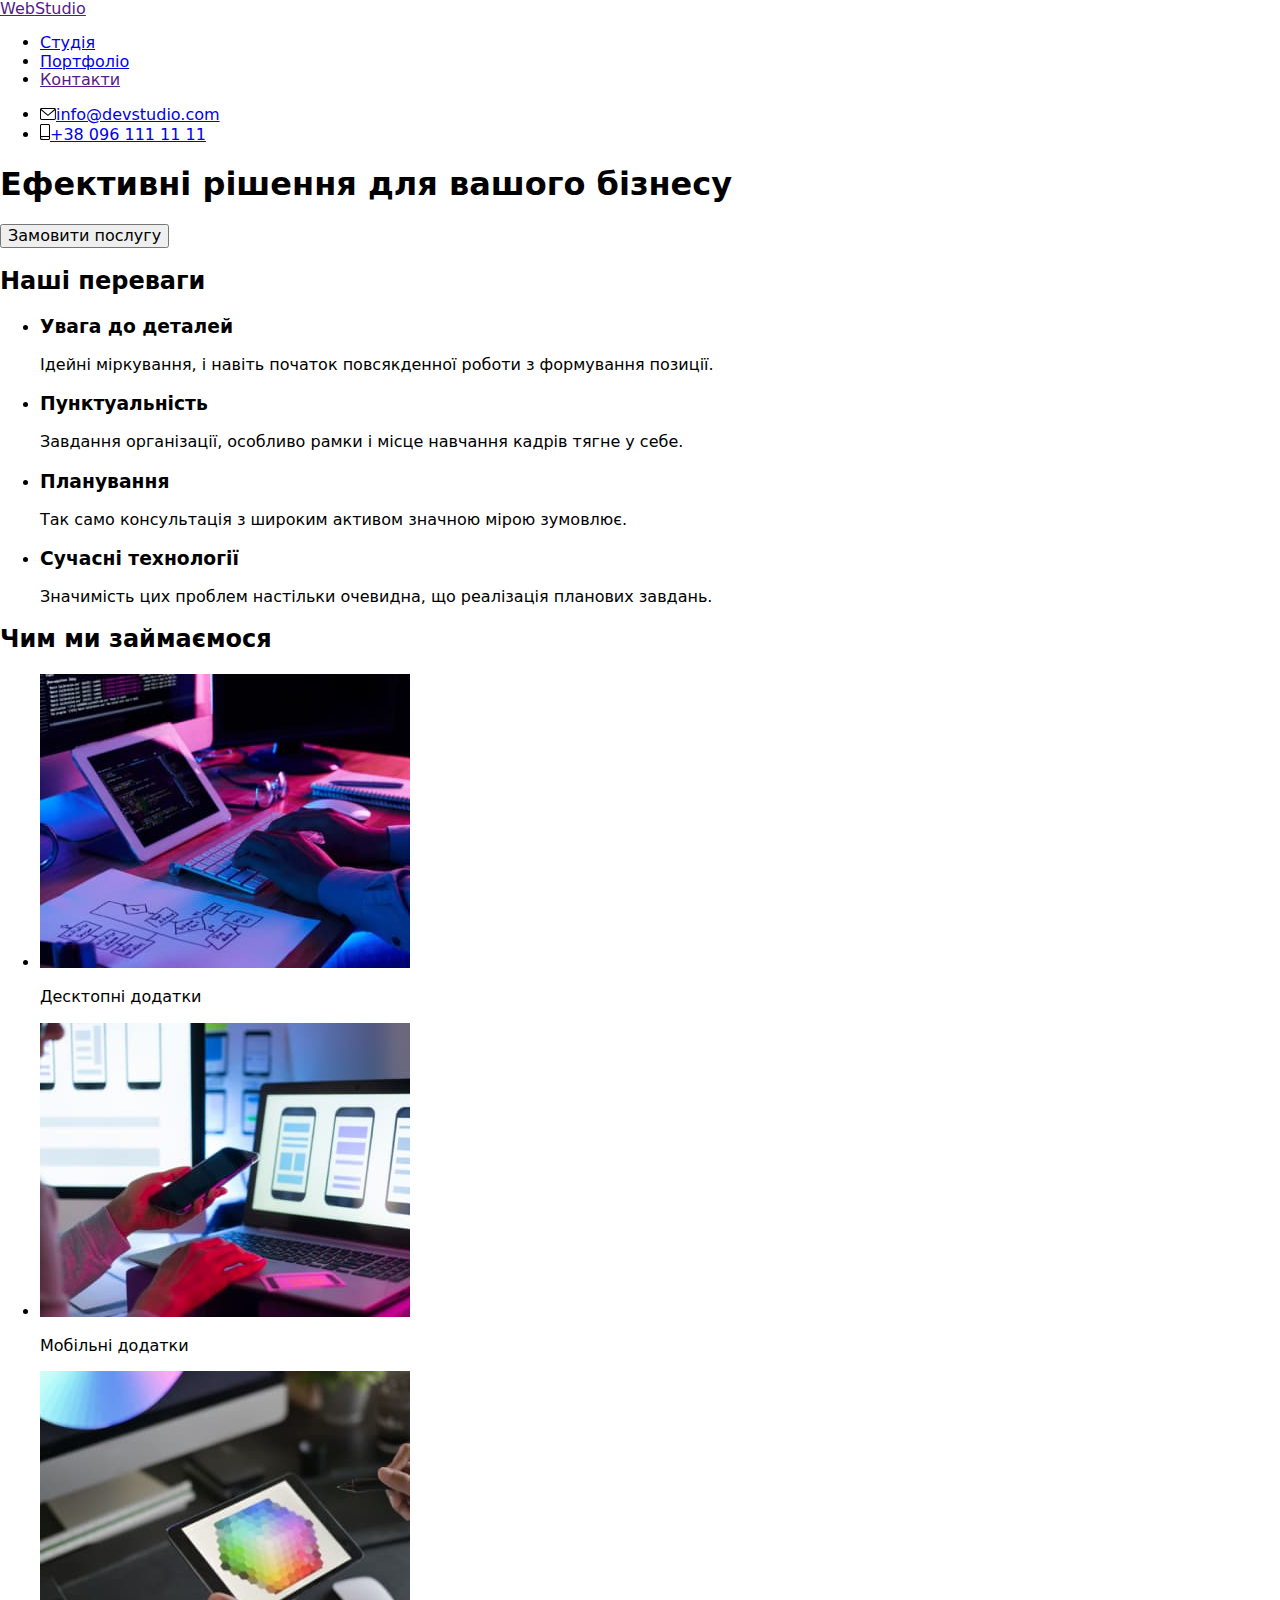
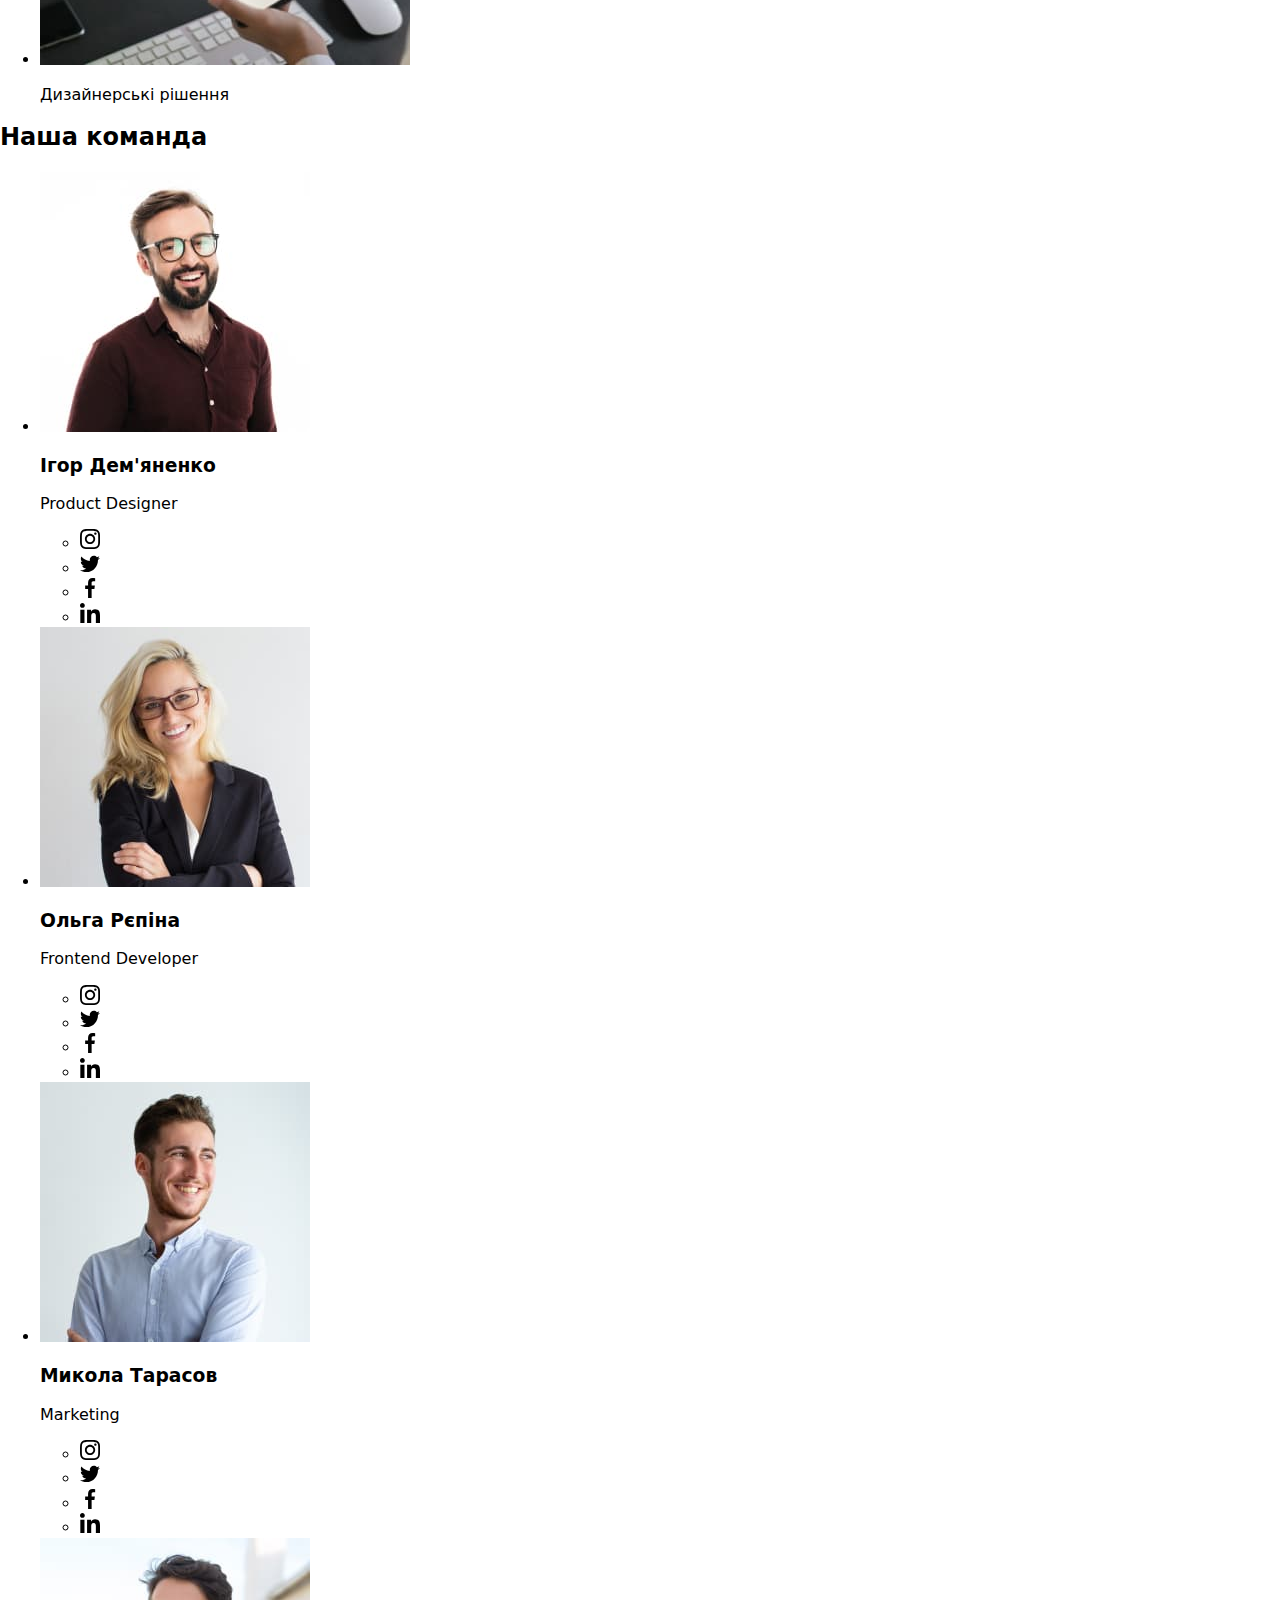
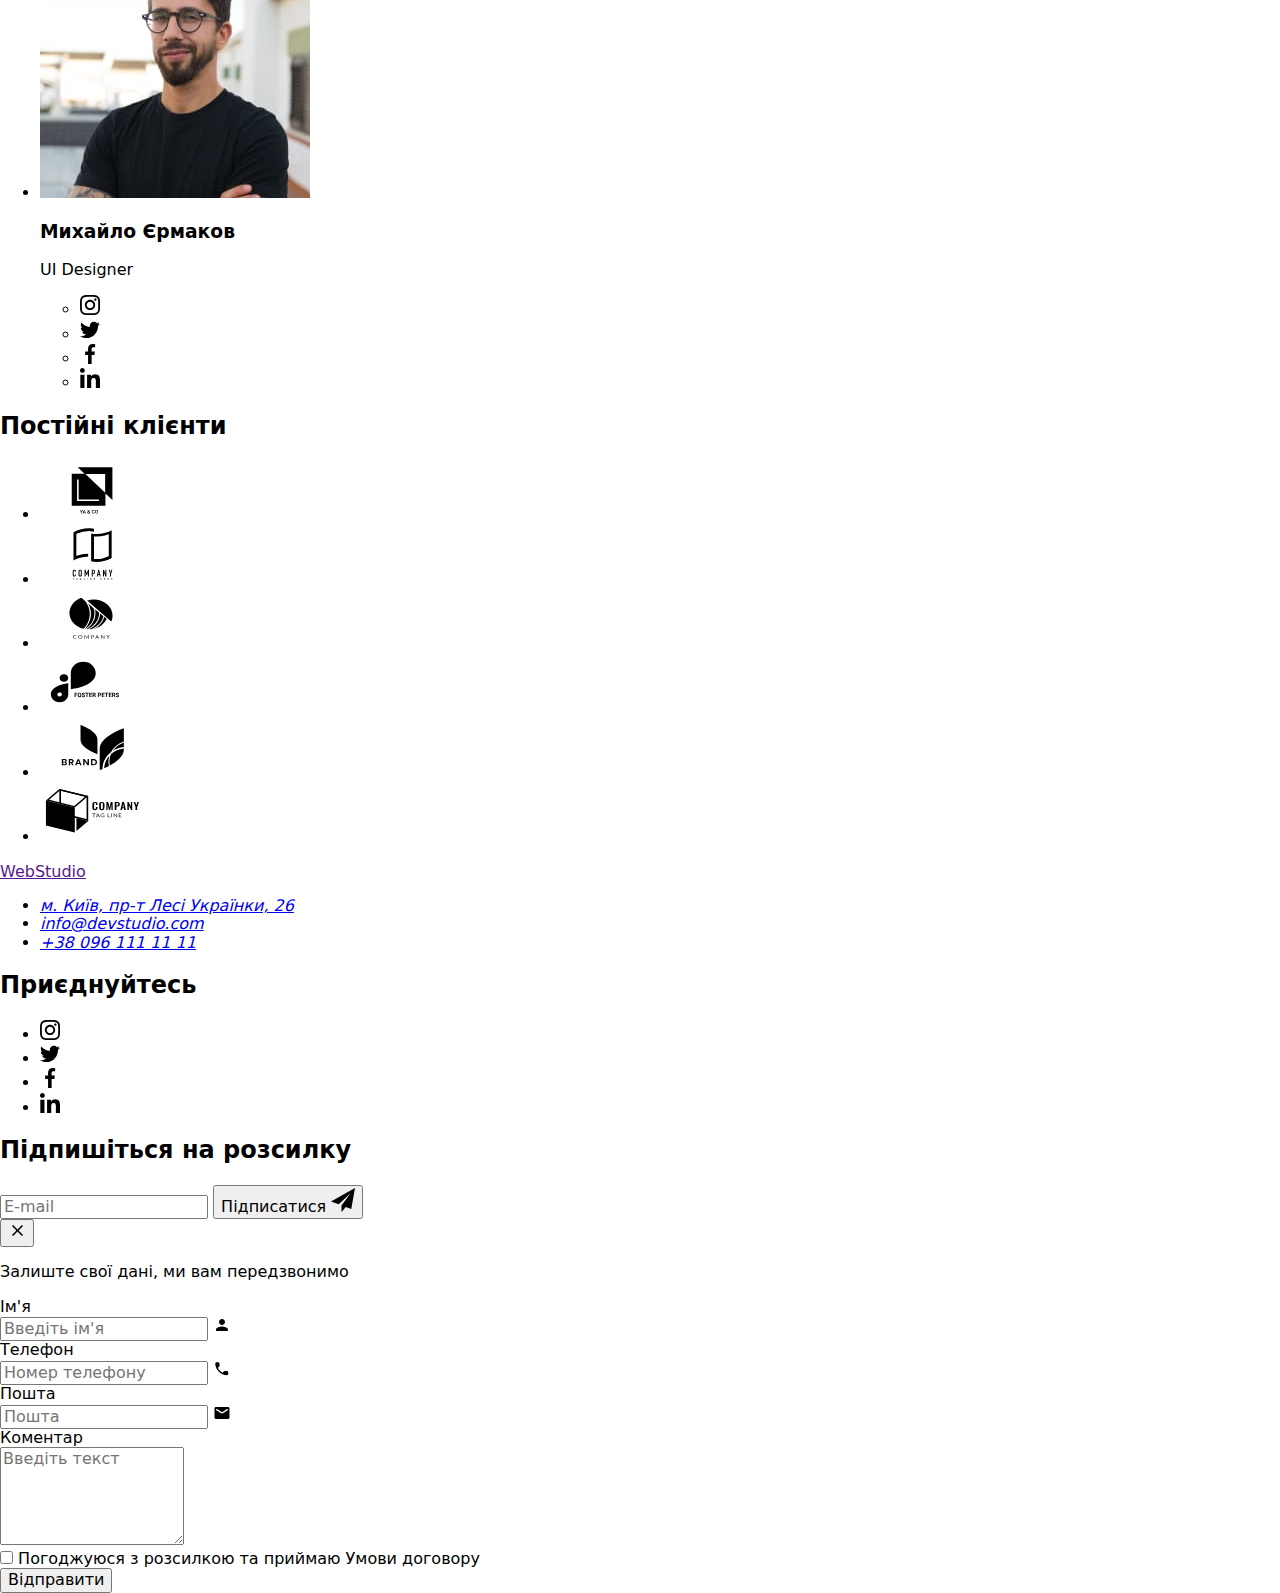
==== commit 800d8e37: "Update index.html" ====
--- a/index.html
+++ b/index.html
@@ -11,8 +11,8 @@
   <link href="https://fonts.googleapis.com/css2?family=Raleway:wght@700&family=Roboto:wght@400;500;700;900&display=swap"
     rel="stylesheet">
   <link rel="stylesheet" href="https://cdnjs.cloudflare.com/ajax/libs/modern-normalize/1.1.0/modern-normalize.min.css">
-  <link rel="stylesheet" href="./css/styles.css">
-  <!-- <link rel="stylesheet" href="./сss/main.css"> -->
+  <!-- <link rel="stylesheet" href="./css/styles.css"> -->
+  <link rel="stylesheet" href="./сss/main.css">
 </head>
 
 <body class="site-body">
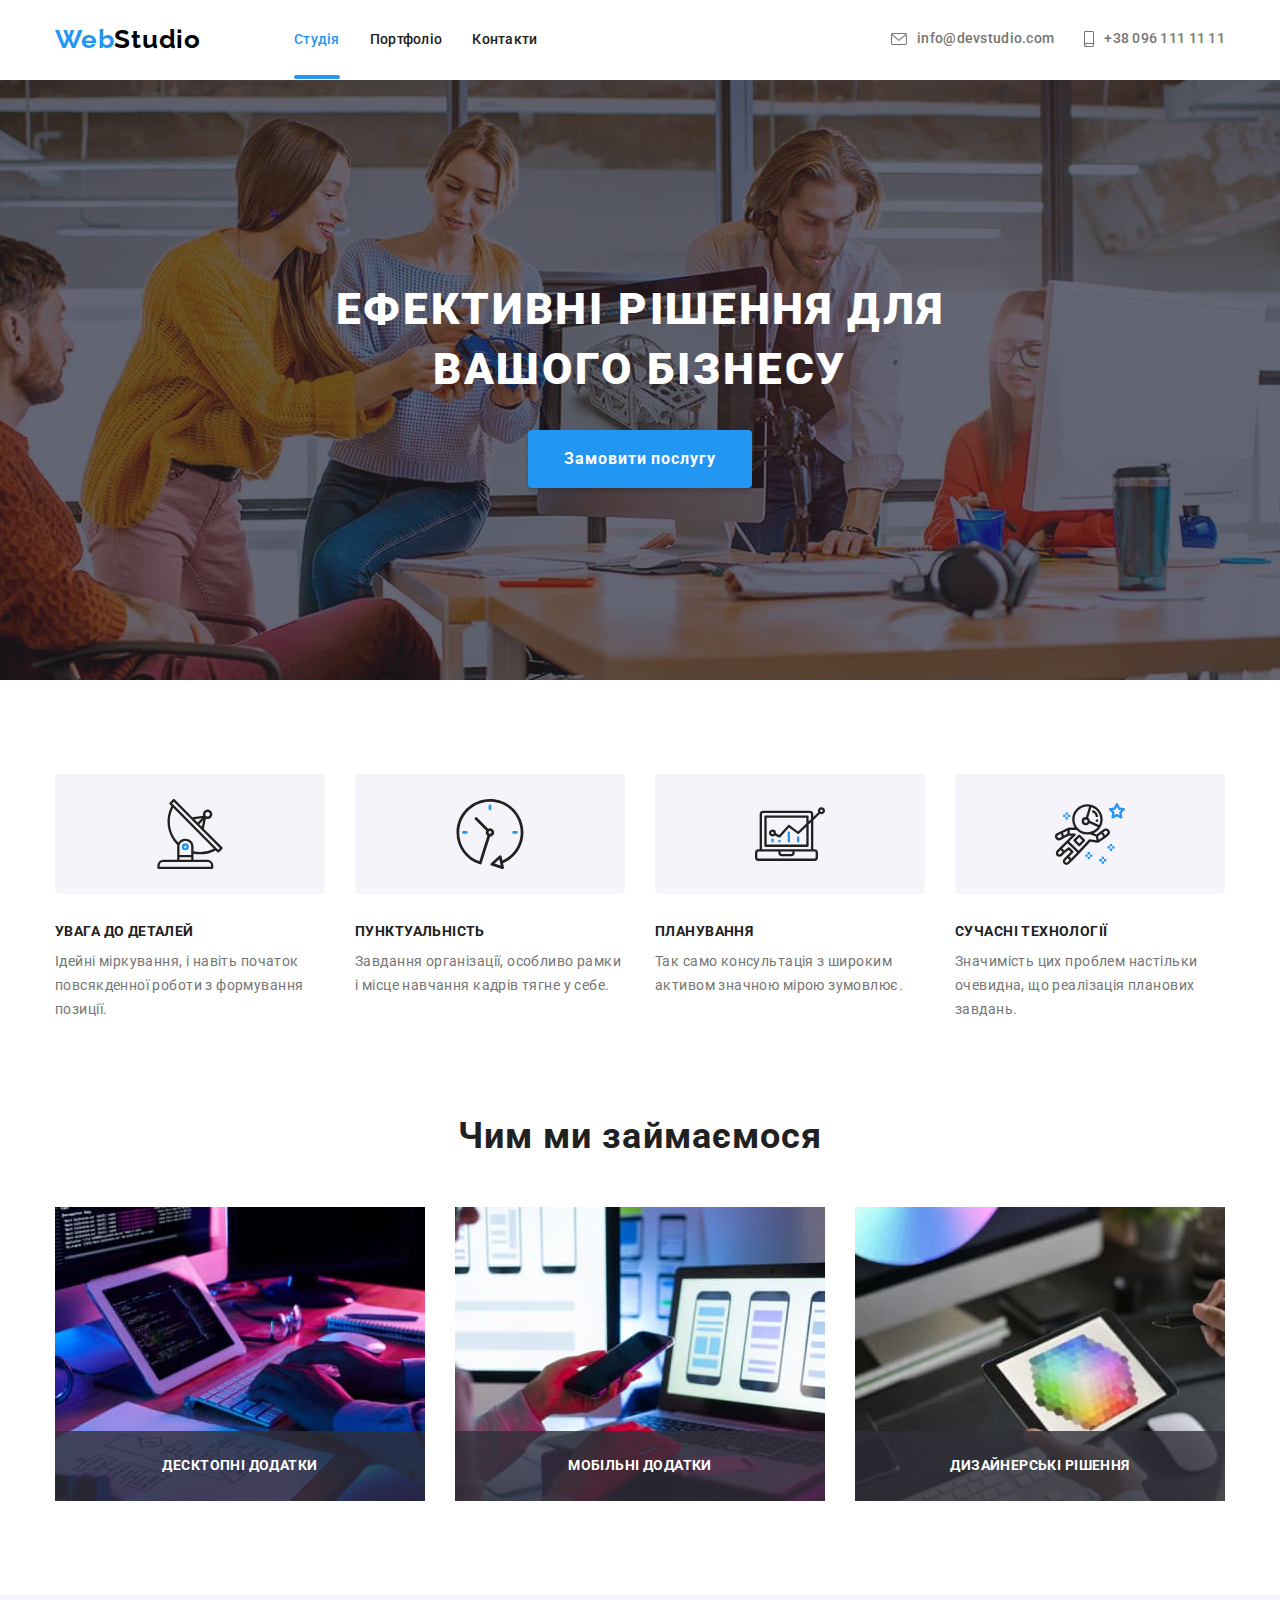
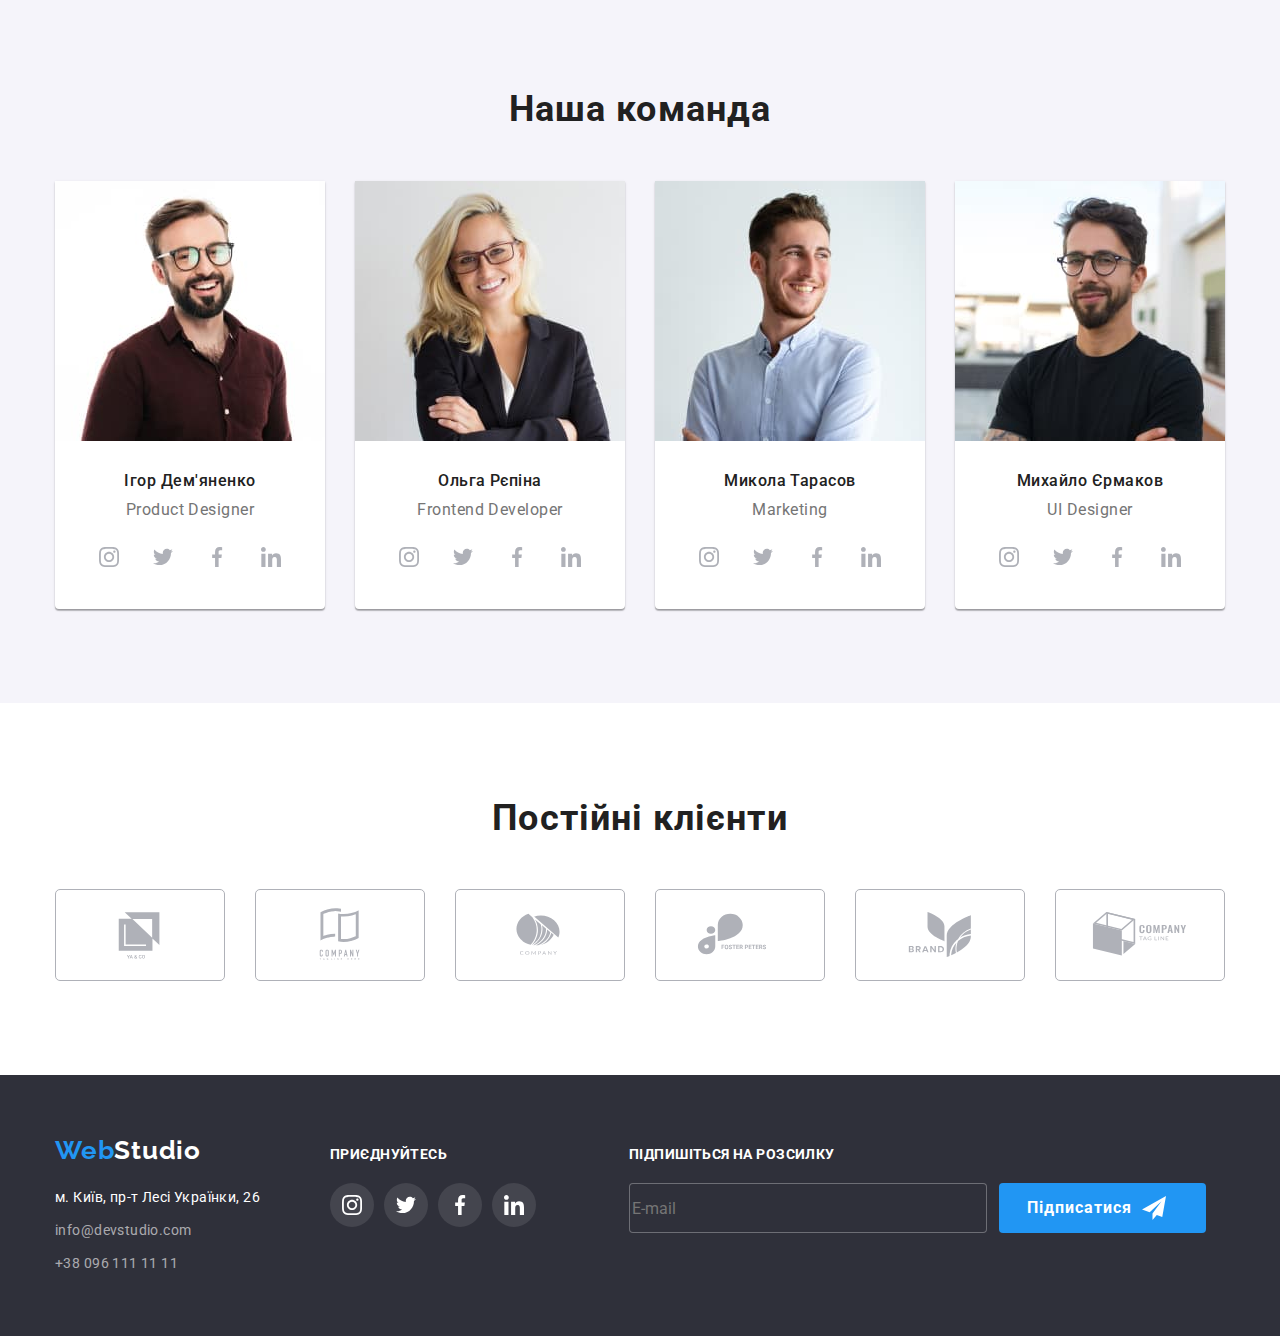
==== commit b9077bc5: "update" ====
--- a/index.html
+++ b/index.html
@@ -12,7 +12,7 @@
     rel="stylesheet">
   <link rel="stylesheet" href="https://cdnjs.cloudflare.com/ajax/libs/modern-normalize/1.1.0/modern-normalize.min.css">
   <!-- <link rel="stylesheet" href="./css/styles.css"> -->
-  <link rel="stylesheet" href="./сss/main.css">
+  <link rel="stylesheet" href="/css/main.css">
 </head>
 
 <body class="site-body">
--- a/css/main.css
+++ b/css/main.css
@@ -0,0 +1,1020 @@
+p,
+h1,
+h2,
+h3,
+h4,
+h5,
+h6 {
+  margin: 0;
+}
+
+ul,
+ol {
+  margin: 0;
+  padding-left: 0;
+}
+
+img {
+  display: block;
+}
+
+.site-body {
+  font-family: "Roboto", sans-serif;
+  background: #FFFFFF;
+}
+
+.list {
+  list-style: none;
+  display: flex;
+  gap: 30px;
+}
+
+.link {
+  text-decoration: none;
+}
+.link:hover {
+  color: #2196F3;
+}
+.link:focus {
+  color: #2196F3;
+}
+
+.current {
+  position: relative;
+  bottom: 0;
+}
+.current::after {
+  position: absolute;
+  bottom: -32px;
+  content: "";
+  display: block;
+  width: 100%;
+  height: 4px;
+  background-color: #2196F3;
+  border-radius: 2px;
+}
+
+.header {
+  background: #FFFFFF;
+  padding-top: 24px;
+  padding-bottom: 25px;
+}
+
+.container {
+  width: 1200px;
+  padding-left: 15px;
+  padding-right: 15px;
+  margin: 0 auto;
+}
+
+.wrapper {
+  display: flex;
+  justify-content: space-between;
+  align-items: center;
+}
+
+.header-container {
+  display: flex;
+  align-items: center;
+}
+
+.content-btn {
+  cursor: pointer;
+  border-radius: 4px;
+  background: #2196F3;
+  box-shadow: 0px 4px 4px rgba(0, 0, 0, 0.15);
+}
+
+.header-logo {
+  font-family: "Raleway", sans-serif;
+  font-weight: 700;
+  font-size: 26px;
+  line-height: 1.19;
+  letter-spacing: 0.03em;
+  color: #000000;
+  transition-property: color;
+  transition-duration: 250ms;
+  transition-timing-function: cubic-bezier(0.4, 0, 0.2, 1);
+}
+
+.header-list {
+  margin-left: 93px;
+}
+
+.header-list-item {
+  display: flex;
+}
+
+.header-list .header-link.current {
+  color: #2196F3;
+}
+
+.span-logo {
+  color: #2196F3;
+}
+
+.header-link {
+  font-weight: 500;
+  font-size: 14px;
+  line-height: 1.14;
+  letter-spacing: 0.02em;
+  color: #212121;
+  transition-property: color;
+  transition-duration: 250ms;
+  transition-timing-function: cubic-bezier(0.4, 0, 0.2, 1);
+}
+
+.header-mail {
+  font-weight: 500;
+  font-size: 14px;
+  line-height: 1.14;
+  letter-spacing: 0.02em;
+  color: #757575;
+  display: flex;
+  align-items: center;
+  transition-property: color;
+  transition-duration: 250ms;
+  transition-timing-function: cubic-bezier(0.4, 0, 0.2, 1);
+}
+
+.header-mail-item {
+  fill: currentColor;
+  margin-right: 10px;
+}
+
+.header-tel-item {
+  fill: currentColor;
+  margin-right: 10px;
+}
+
+.header-tel {
+  font-weight: 500;
+  font-size: 14px;
+  line-height: 1.14;
+  letter-spacing: 0.02em;
+  color: #757575;
+  display: flex;
+  align-items: center;
+  transition-property: color;
+  transition-duration: 250ms;
+  transition-timing-function: cubic-bezier(0.4, 0, 0.2, 1);
+}
+
+.header-list-item {
+  display: flex;
+  align-items: center;
+}
+
+.content {
+  background: #2F303A;
+  padding-top: 200px;
+  padding-bottom: 200px;
+}
+
+.overlay {
+  max-width: 1600px;
+  height: 600px;
+  margin-left: auto;
+  margin-right: auto;
+  background-image: linear-gradient(rgba(47, 48, 58, 0.4), rgba(47, 48, 58, 0.4)), url(../images/Imgb-1.jpg);
+  background-size: cover;
+  background-position: center;
+  background-repeat: no-repeat;
+}
+
+.content-title {
+  font-weight: 900;
+  font-size: 44px;
+  line-height: 1.36;
+  text-align: center;
+  letter-spacing: 0.06em;
+  text-transform: uppercase;
+  color: #FFFFFF;
+  width: 696px;
+  margin-left: 452px;
+  margin-right: 452px;
+  margin: 0 auto;
+  margin-bottom: 30px;
+}
+
+.content-btn {
+  font-family: inherit;
+  font-weight: 700;
+  font-size: 16px;
+  line-height: 1.88;
+  letter-spacing: 0.06em;
+  color: #FFFFFF;
+  margin: 0 auto;
+  display: flex;
+  padding: 10px 32px;
+  background: #2196F3;
+  border: 4px solid #2196F3;
+  transition-property: background-color, transform;
+  transition-duration: 250ms;
+  transition-timing-function: cubic-bezier(0.4, 0, 0.2, 1);
+}
+
+.text {
+  padding-top: 94px;
+  padding-bottom: 94px;
+}
+
+.subject {
+  font-weight: 700;
+  font-size: 24px;
+  line-height: 1.19;
+  align-items: center;
+  text-align: center;
+  position: absolute;
+  width: 1px;
+  height: 1px;
+  margin: -1px;
+  border: 0;
+  padding: 0;
+  white-space: nowrap;
+  -webkit-clip-path: inset(100%);
+          clip-path: inset(100%);
+  clip: rect(0 0 0 0);
+  overflow: hidden;
+}
+
+.icon-antenna::before {
+  display: block;
+  content: "";
+  height: 120px;
+  background: #F5F4FA;
+  border-radius: 4px;
+  background-image: url(../images/antenna-1.svg);
+  background-repeat: no-repeat;
+  background-position: center;
+  margin-bottom: 30px;
+}
+
+.icon-clock::before {
+  display: block;
+  content: "";
+  height: 120px;
+  background: #F5F4FA;
+  border-radius: 4px;
+  background-image: url(../images/clock-1.svg);
+  background-repeat: no-repeat;
+  background-position: center;
+  margin-bottom: 30px;
+}
+
+.icon-diagram::before {
+  display: block;
+  content: "";
+  height: 120px;
+  background: #F5F4FA;
+  border-radius: 4px;
+  background-image: url(../images/diagram-1.svg);
+  background-repeat: no-repeat;
+  background-position: center;
+  margin-bottom: 30px;
+}
+
+.icon-astronaut::before {
+  display: block;
+  content: "";
+  height: 120px;
+  background: #F5F4FA;
+  border-radius: 4px;
+  background-image: url(../images/astronaut-1.svg);
+  background-repeat: no-repeat;
+  background-position: center;
+  margin-bottom: 30px;
+}
+
+.text-caption {
+  font-weight: 700;
+  font-size: 14px;
+  line-height: 1.14;
+  letter-spacing: 0.03em;
+  text-transform: uppercase;
+  color: #212121;
+  margin-bottom: 10px;
+}
+
+.text-desc {
+  font-size: 14px;
+  line-height: 1.71;
+  letter-spacing: 0.03em;
+  color: #757575;
+}
+
+.list-desc {
+  width: 270px;
+}
+
+.main {
+  padding-bottom: 94px;
+}
+
+.main-subtitle {
+  font-weight: 700;
+  font-size: 36px;
+  line-height: 1.16;
+  text-align: center;
+  letter-spacing: 0.03em;
+  color: #212121;
+  margin-bottom: 50px;
+}
+
+.main-list-img {
+  position: relative;
+}
+
+.label {
+  font-weight: 700;
+  font-size: 14px;
+  line-height: 1.14;
+  text-align: center;
+  letter-spacing: 0.03em;
+  text-transform: uppercase;
+  color: #FFFFFF;
+}
+
+.label {
+  position: absolute;
+  width: 370px;
+  height: 70px;
+  background: rgba(47, 48, 58, 0.8);
+  padding-top: 27px;
+  bottom: 0;
+}
+
+.headline {
+  background: #F5F4FA;
+  padding-top: 94px;
+  padding-bottom: 94px;
+}
+
+.headline-title {
+  font-weight: 700;
+  font-size: 36px;
+  line-height: 1.16;
+  text-align: center;
+  letter-spacing: 0.03em;
+  color: #212121;
+  margin-bottom: 50px;
+}
+
+.headline-img {
+  background: #FFFFFF;
+  box-shadow: 0px 1px 3px rgba(0, 0, 0, 0.12), 0px 1px 1px rgba(0, 0, 0, 0.14), 0px 2px 1px rgba(0, 0, 0, 0.2);
+  border-radius: 0px 0px 4px 4px;
+}
+
+.headline-desc {
+  font-weight: 500;
+  font-size: 16px;
+  line-height: 1.19;
+  text-align: center;
+  letter-spacing: 0.03em;
+  color: #212121;
+  margin-bottom: 10px;
+}
+
+.headline-text {
+  line-height: 1.19;
+  text-align: center;
+  letter-spacing: 0.03em;
+  color: #757575;
+}
+
+.desc-text {
+  padding-top: 30px;
+  padding-bottom: 30px;
+}
+
+.headline-soc {
+  display: flex;
+  justify-content: center;
+  gap: 10px;
+  margin-top: 16px;
+}
+
+.headline-social {
+  width: 44px;
+  height: 44px;
+}
+
+.social-soc {
+  width: 100%;
+  height: 100%;
+  border-radius: 50%;
+  display: flex;
+  align-items: center;
+  justify-content: center;
+  fill: #AFB1B8;
+  transition-property: fill, background-color;
+  transition-duration: 250ms;
+  transition-timing-function: cubic-bezier(0.4, 0, 0.2, 1);
+}
+.social-soc:hover, .social-soc:focus {
+  background-color: #2196F3;
+  fill: #FFFFFF;
+}
+
+.company {
+  padding-top: 94px;
+  padding-bottom: 94px;
+}
+
+.logo-container {
+  font-weight: 700;
+  font-size: 36px;
+  line-height: 42px;
+  text-align: center;
+  letter-spacing: 0.03em;
+  color: #212121;
+  margin-bottom: 50px;
+}
+
+.company-container {
+  display: flex;
+  gap: 30px;
+}
+
+.company-list {
+  width: calc((100% - 150px) / 6);
+  height: 92px;
+}
+
+.company-container-list {
+  width: 100%;
+  height: 100%;
+  border: 1px solid #AFB1B8;
+  border-radius: 5px;
+  display: flex;
+  align-items: center;
+  justify-content: center;
+  fill: #AFB1B8;
+  transition-property: border, fill;
+  transition-duration: 250ms;
+  transition-timing-function: cubic-bezier(0.4, 0, 0.2, 1);
+}
+.company-container-list:hover, .company-container-list:focus {
+  fill: #2196F3;
+  border: 1px solid #2196F3;
+}
+
+.footer {
+  background: #2F303A;
+  padding-top: 60px;
+  padding-bottom: 60px;
+}
+
+.adress-part {
+  display: flex;
+  align-items: baseline;
+}
+
+.footer-address {
+  font-style: normal;
+  margin-top: 20px;
+}
+
+.foter-list {
+  display: inline;
+}
+
+.footer-logo {
+  font-family: "Raleway", sans-serif;
+  font-weight: 700;
+  font-size: 26px;
+  line-height: 1.19;
+  letter-spacing: 0.03em;
+  color: #FFFFFF;
+  transition-duration: 250ms;
+  transition-timing-function: cubic-bezier(0.4, 0, 0.2, 1);
+}
+
+.footer-span-logo {
+  color: #2196F3;
+}
+
+.list-footer:not(:last-child) {
+  margin-bottom: 9px;
+}
+
+.footer-address-gps {
+  margin-bottom: 9px;
+  font-size: 14px;
+  line-height: 1.71;
+  letter-spacing: 0.03em;
+  color: #FFFFFF;
+  transition-duration: 250ms;
+  transition-timing-function: cubic-bezier(0.4, 0, 0.2, 1);
+}
+
+.footer-mail {
+  margin-bottom: 9px;
+  font-size: 14px;
+  line-height: 1.71;
+  letter-spacing: 0.03em;
+  color: rgba(255, 255, 255, 0.6);
+  transition-duration: 250ms;
+  transition-timing-function: cubic-bezier(0.4, 0, 0.2, 1);
+}
+
+.footer-tel {
+  font-size: 14px;
+  line-height: 1.71;
+  letter-spacing: 0.03em;
+  color: rgba(255, 255, 255, 0.6);
+  transition-duration: 250ms;
+  transition-timing-function: cubic-bezier(0.4, 0, 0.2, 1);
+}
+
+.soc-title {
+  font-weight: 700;
+  font-size: 14px;
+  line-height: 1.14;
+  letter-spacing: 0.03em;
+  text-transform: uppercase;
+  color: #FFFFFF;
+  margin-bottom: 20px;
+}
+
+.footer-social {
+  width: 44px;
+  height: 44px;
+}
+
+.footer-social-soc {
+  width: 100%;
+  height: 100%;
+  border-radius: 50%;
+  display: flex;
+  align-items: center;
+  justify-content: center;
+  fill: #FFFFFF;
+  background: rgba(255, 255, 255, 0.1);
+  transition-property: background-color;
+  transition-duration: 250ms;
+  transition-timing-function: cubic-bezier(0.4, 0, 0.2, 1);
+}
+.footer-social-soc:hover, .footer-social-soc:focus {
+  background-color: #2196F3;
+  fill: #FFFFFF;
+}
+
+.footer-soc-title {
+  display: flex;
+  justify-content: center;
+  gap: 10px;
+}
+
+.social-container {
+  margin-left: 70px;
+}
+
+.mailing-list {
+  margin-left: 93px;
+  display: block;
+}
+
+.mailing-list-title {
+  font-weight: 700;
+  font-size: 14px;
+  line-height: 1.14;
+  letter-spacing: 0.03em;
+  text-transform: uppercase;
+  color: #FFFFFF;
+  margin-bottom: 20px;
+}
+
+.mailing-list-footer {
+  text-align: center;
+  position: relative;
+  display: flex;
+}
+
+.mailing-list-mail {
+  background: #2F303A;
+  box-sizing: border-box;
+  width: 358px;
+  height: 50px;
+  left: 815px;
+  top: 2784px;
+  border: 1px solid rgba(255, 255, 255, 0.3);
+  border-radius: 4px;
+  transition-property: transform, filter;
+  transition-duration: 250ms;
+  transition-timing-function: cubic-bezier(0.4, 0, 0.2, 1);
+  margin-right: 12px;
+}
+.mailing-list-mail:focus {
+  filter: drop-shadow(0px 4px 4px rgba(0, 0, 0, 0.15));
+  border: 1px solid #2196F3;
+}
+
+.mailing-list-btn {
+  display: flex;
+  padding-top: 5px;
+  padding-right: 28px;
+  padding-bottom: 5px;
+  padding-left: 28px;
+  left: 1185px;
+  top: 2784px;
+  background: #2196F3;
+  border-radius: 4px;
+  border: none;
+  cursor: pointer;
+  font-weight: 700;
+  font-size: 16px;
+  line-height: 2.4;
+  align-items: center;
+  text-align: center;
+  letter-spacing: 0.06em;
+  color: #FFFFFF;
+  padding-right: 40px;
+  transition-property: box-shadow;
+  transition-duration: 250ms;
+  transition-timing-function: cubic-bezier(0.4, 0, 0.2, 1);
+}
+.mailing-list-btn:hover, .mailing-list-btn:focus {
+  box-shadow: 0px 4px 4px rgba(0, 0, 0, 0.15);
+}
+
+.mailing-list-icon {
+  fill: #FFFFFF;
+  margin-left: 10px;
+}
+
+.header-body {
+  border-bottom: 1px solid #ECECEC;
+}
+
+.main-btn {
+  font-family: inherit;
+  font-weight: 500;
+  font-size: 16px;
+  line-height: 1.62;
+  text-align: center;
+  letter-spacing: 0.03em;
+  color: #212121;
+  transition-property: background-color, box-shadow, color;
+  transition-duration: 250ms;
+  transition-timing-function: cubic-bezier(0.4, 0, 0.2, 1);
+  cursor: pointer;
+  background: #F5F4FA;
+  border-radius: 4px;
+  border: none;
+  padding-left: 22px;
+  padding-right: 22px;
+  padding-top: 6px;
+  padding-bottom: 6px;
+}
+.main-btn:hover, .main-btn:focus {
+  background-color: #2196F3;
+  color: #FFFFFF;
+  box-shadow: 0px 3px 1px rgba(0, 0, 0, 0.1), 0px 1px 2px rgba(0, 0, 0, 0.08), 0px 2px 2px rgba(0, 0, 0, 0.12);
+}
+
+.main-title {
+  font-weight: 700;
+  font-size: 18px;
+  line-height: 2;
+  letter-spacing: 0.06em;
+  color: #212121;
+  margin-bottom: 4px;
+  transition-duration: 250ms;
+  transition-timing-function: cubic-bezier(0.4, 0, 0.2, 1);
+}
+
+.main-text {
+  line-height: 1.88;
+  letter-spacing: 0.03em;
+  color: #757575;
+  transition-duration: 250ms;
+  transition-timing-function: cubic-bezier(0.4, 0, 0.2, 1);
+}
+
+.main-container-list {
+  padding-top: 94px;
+  padding-bottom: 34px;
+}
+
+.container-list {
+  display: flex;
+  flex-wrap: wrap;
+  flex-basis: 33.3333333333%;
+  margin-bottom: 50px;
+}
+
+.container-card {
+  display: block;
+  transition-property: background-color, transform, box-shadow;
+  transition-duration: 250ms;
+  transition-timing-function: cubic-bezier(0.4, 0, 0.2, 1);
+}
+
+.box {
+  position: relative;
+  overflow: hidden;
+  display: flex;
+}
+.container-card:hover .box, .container-card:focus .box {
+  opacity: 1;
+  transform: translateY(0);
+  box-shadow: 0px 1px 1px rgba(0, 0, 0, 0.12), 0px 4px 4px rgba(0, 0, 0, 0.06), 1px 4px 6px rgba(0, 0, 0, 0.16);
+}
+
+.box-text {
+  position: absolute;
+  font-weight: 400;
+  font-size: 18px;
+  line-height: 1.56;
+  letter-spacing: 0.03em;
+  color: #FFFFFF;
+  opacity: 0;
+  background-color: rgba(33, 150, 243, 0.9);
+  display: inline-block;
+  transform: translateY(100%);
+  transition-duration: 250ms;
+  transition-timing-function: cubic-bezier(0.4, 0, 0.2, 1);
+  overflow: auto;
+  padding-top: 63px;
+  padding-left: 24px;
+  padding-bottom: 63px;
+  padding-right: 24px;
+}
+.container-card:hover .box-text, .container-card:focus .box-text {
+  opacity: 1;
+  transform: translateY(0);
+  box-shadow: 0px 1px 1px rgba(0, 0, 0, 0.12), 0px 4px 4px rgba(0, 0, 0, 0.06), 1px 4px 6px rgba(0, 0, 0, 0.16);
+}
+
+.main-list {
+  background: #FFFFFF;
+  width: 370px;
+}
+
+.main-container-btn {
+  margin-bottom: 50px;
+  display: flex;
+  gap: 8px;
+  justify-content: center;
+}
+
+.main-img {
+  padding-top: 20px;
+  padding-bottom: 20px;
+  padding-left: 24px;
+  padding-right: 24px;
+  border-right: 1px solid #EEEEEE;
+  border-bottom: 1px solid #EEEEEE;
+  border-left: 1px solid #EEEEEE;
+}
+
+.backdrop {
+  width: 100%;
+  height: 100%;
+  background-color: rgba(0, 0, 0, 0.2);
+  position: fixed;
+  top: 0;
+  transition: opacity 250ms linear, visibility 250ms linear;
+}
+
+.modal {
+  width: 528px;
+  height: 581px;
+  position: absolute;
+  background-color: #FFFFFF;
+  top: 50%;
+  left: 50%;
+  transform: translate(-50%, -50%);
+  box-shadow: 0px 1px 3px rgba(0, 0, 0, 0.12), 0px 1px 1px rgba(0, 0, 0, 0.14), 0px 2px 1px rgba(0, 0, 0, 0.2);
+  border-radius: 4px;
+  transition: opacity 250ms linear;
+  padding: 40px;
+}
+
+.modal-close {
+  width: 30px;
+  height: 30px;
+  background-color: transparent;
+  border: 1px solid #9da4bd;
+  border-radius: 50%;
+  position: absolute;
+  right: 10px;
+  top: 10px;
+  display: flex;
+  align-items: center;
+  justify-content: center;
+  cursor: pointer;
+}
+
+.modal-close:hover,
+.modal-close:focus {
+  fill: #2196F3;
+}
+
+.backdrop.is-hidden {
+  visibility: hidden;
+  opacity: 0;
+  pointer-events: none;
+}
+
+.modal-form {
+  display: block;
+}
+
+.input-wrap {
+  margin-bottom: 10px;
+  position: relative;
+}
+
+.form-title {
+  font-weight: 700;
+  font-size: 20px;
+  line-height: 1.15;
+  text-align: center;
+  letter-spacing: 0.03em;
+  color: #212121;
+  margin-bottom: 12px;
+}
+
+.modal-title {
+  display: flex;
+  flex-direction: column;
+  font-weight: 400;
+  font-size: 12px;
+  line-height: 1.16;
+  letter-spacing: 0.01em;
+  color: #757575;
+  margin-bottom: 4px;
+}
+
+.modal-input {
+  width: 100%;
+  height: 40px;
+  left: 576px;
+  top: 314px;
+  border: 1px solid rgba(33, 33, 33, 0.2);
+  border-radius: 4px;
+  outline: none;
+  color: #757575;
+  padding-left: 30px;
+  padding-right: 30px;
+  cursor: pointer;
+  transition-property: border;
+  transition-duration: 250ms;
+  transition-timing-function: cubic-bezier(0.4, 0, 0.2, 1);
+}
+
+.modal-input:focus + .icon-wrap {
+  fill: #2196F3;
+}
+
+.modal-input:focus {
+  border: 1px solid #2196F3;
+}
+
+.modal-input::-moz-placeholder {
+  font-size: 12px;
+}
+
+.modal-input:-ms-input-placeholder {
+  font-size: 12px;
+}
+
+.modal-input::placeholder {
+  font-size: 12px;
+}
+
+.modal-textarea::-moz-placeholder {
+  font-size: 12px;
+}
+
+.modal-textarea:-ms-input-placeholder {
+  font-size: 12px;
+}
+
+.modal-textarea::placeholder {
+  font-size: 12px;
+}
+
+.icon-wrap {
+  position: absolute;
+  left: 12px;
+  top: 50%;
+  transform: translateY(-50%);
+  transition-property: fill;
+  transition-duration: 250ms;
+  transition-timing-function: cubic-bezier(0.4, 0, 0.2, 1);
+}
+
+.form-textarea {
+  margin-bottom: 20px;
+}
+
+.modal-textarea {
+  width: 100%;
+  height: 120px;
+  left: 576px;
+  top: 518px;
+  border: 1px solid rgba(33, 33, 33, 0.2);
+  border-radius: 4px;
+  outline: none;
+  color: #757575;
+  padding-top: 12px;
+  padding-left: 16px;
+  resize: none;
+  cursor: pointer;
+  transition-property: border;
+  transition-duration: 250ms;
+  transition-timing-function: cubic-bezier(0.4, 0, 0.2, 1);
+}
+
+.modal-textarea:focus {
+  border: 1px solid #2196F3;
+}
+
+.input-wrap-submit {
+  display: flex;
+  left: 12px;
+  margin-bottom: 30px;
+}
+
+.checkbox {
+  -webkit-appearance: none;
+  -moz-appearance: none;
+  appearance: none;
+  position: absolute;
+}
+
+.icon-checkbox {
+  display: inline-block;
+  width: 15px;
+  height: 15px;
+  border: 2px solid #212121;
+  border-radius: 4px;
+  margin-right: 10px;
+}
+
+.checkbox:checked + .icon-checkbox {
+  border-color: #2196F3;
+  background-color: #2196F3;
+  background-image: url(../images/icon-check-2-1.svg);
+  background-size: contain;
+  background-position: center;
+  background-origin: border-box;
+  background-repeat: no-repeat;
+}
+
+.modal-title-submit {
+  display: flex;
+  align-items: center;
+  flex-direction: row;
+  font-weight: 400;
+  font-size: 12px;
+  line-height: 1.16;
+  letter-spacing: 0.01em;
+  color: #757575;
+  margin-left: 8px;
+}
+
+.span-text {
+  font-weight: 400;
+  font-size: 14px;
+  line-height: 1.71;
+  letter-spacing: 0.03em;
+  -webkit-text-decoration-line: underline;
+          text-decoration-line: underline;
+  color: #2196F3;
+  cursor: pointer;
+}
+
+.form-btn {
+  font-weight: 700;
+  font-size: 16px;
+  line-height: 1.88;
+  align-items: center;
+  text-align: center;
+  letter-spacing: 0.06em;
+  color: #FFFFFF;
+  padding-top: 10px;
+  padding-right: 52px;
+  padding-bottom: 10px;
+  padding-left: 52px;
+  left: 700px;
+  top: 712px;
+  background: #2196F3;
+  border-radius: 4px;
+  border: none;
+  cursor: pointer;
+  transition-property: background-color, transform, box-shadow;
+  transition-duration: 250ms;
+  transition-timing-function: cubic-bezier(0.4, 0, 0.2, 1);
+  display: block;
+  margin: 0 auto;
+}
+
+.form-btn:hover,
+.form-btn:focus {
+  box-shadow: 0px 4px 4px rgba(0, 0, 0, 0.15);
+}/*# sourceMappingURL=main.css.map */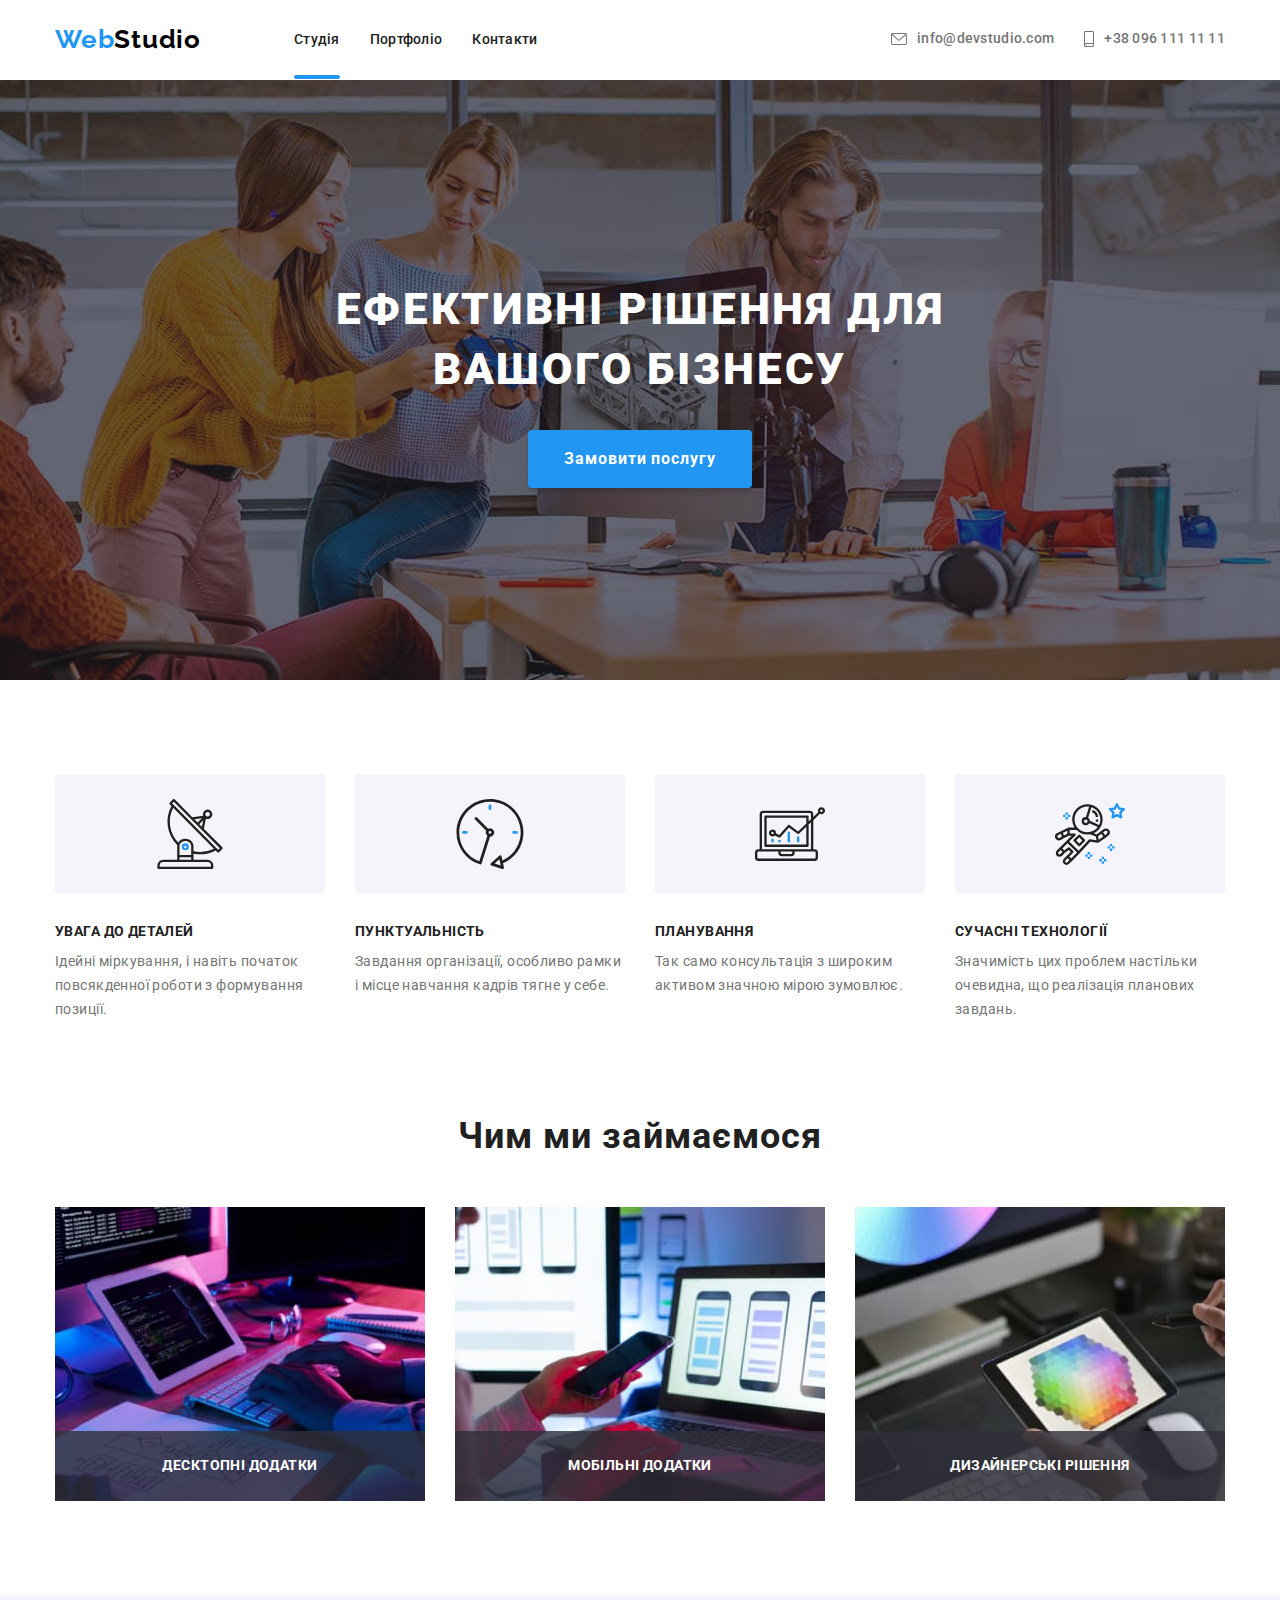
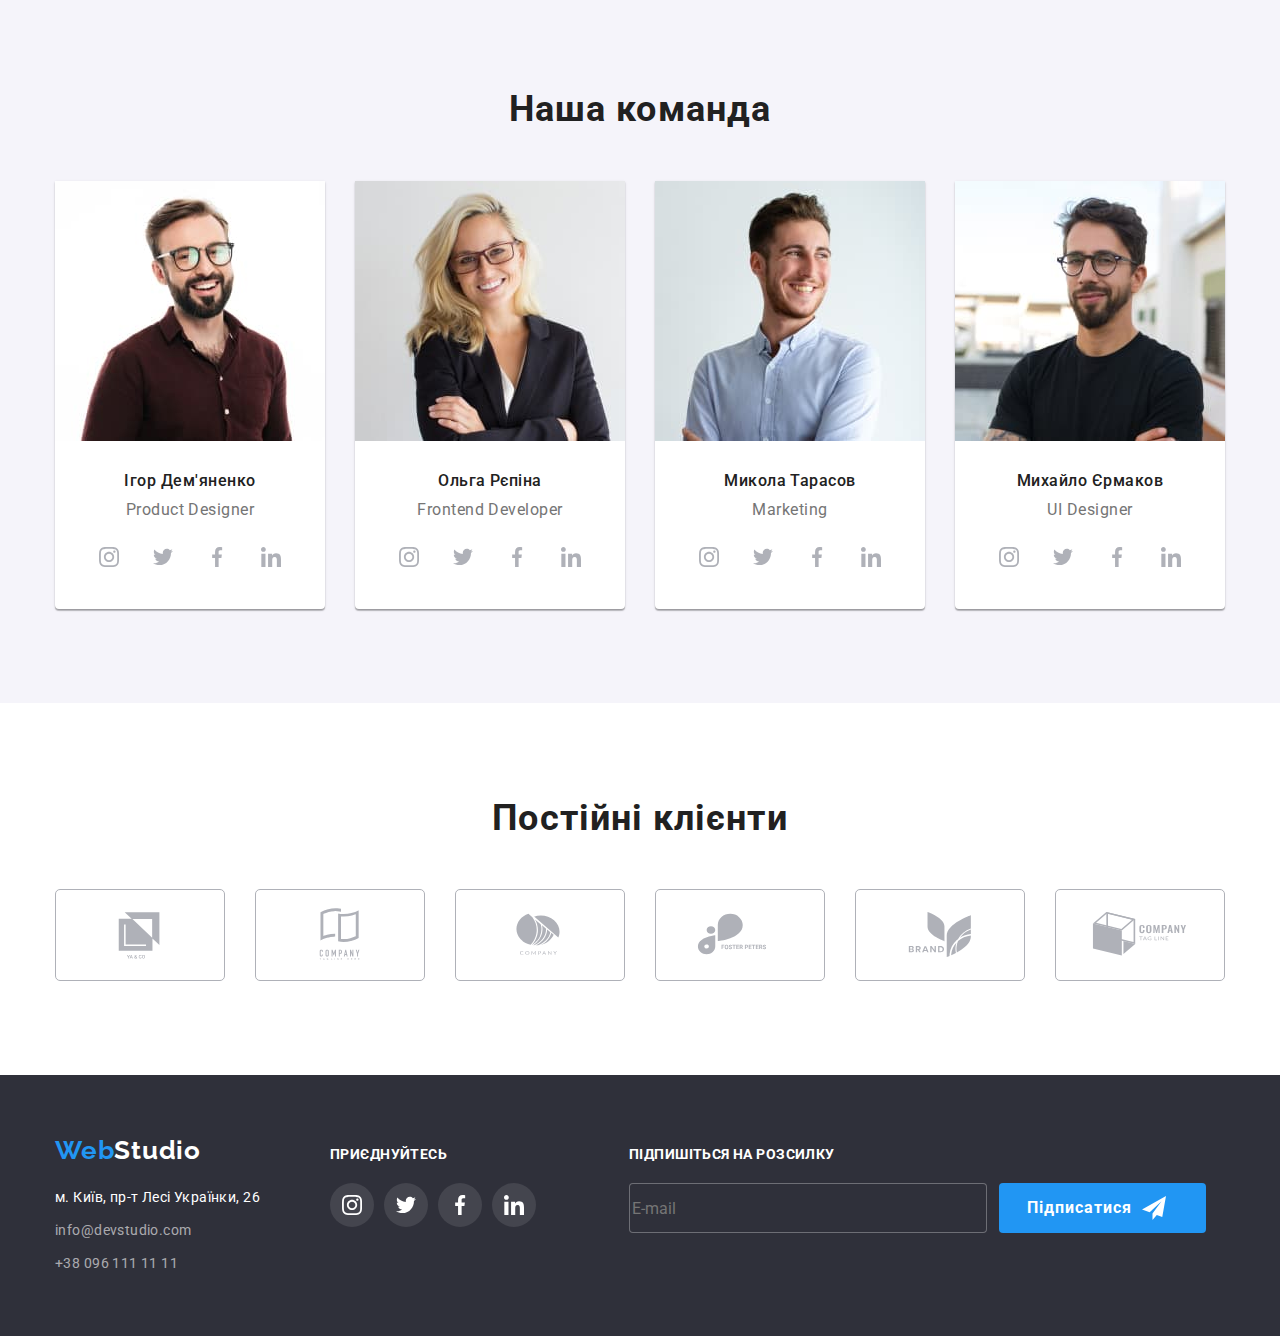
==== commit 218f6834: "update" ====
--- a/index.html
+++ b/index.html
@@ -12,28 +12,28 @@
     rel="stylesheet">
   <link rel="stylesheet" href="https://cdnjs.cloudflare.com/ajax/libs/modern-normalize/1.1.0/modern-normalize.min.css">
   <!-- <link rel="stylesheet" href="./css/styles.css"> -->
-  <link rel="stylesheet" href="/css/main.css">
+  <link rel="stylesheet" href="./css/main.min.css">
 </head>
 
 <body class="site-body">
   <header class="header">
     <div class="container wrapper">
-      <nav class="header-container">
+      <nav class="menu">
         <a href="" class="header-logo link"><span class="span-logo">Web</span>Studio</a>
         <ul class="header-list list">
-          <li class="header-item"><a class="header-link current link" href="./index.html">Студія</a></li>
-          <li class="header-item"><a class="header-link link" href="./portfolio.html">Портфоліо</a></li>
-          <li class="header-item"><a class="header-link link" href="">Контакти</a></li>
+          <li class="menu__item"><a class="menu__link current link" href="./index.html">Студія</a></li>
+          <li class="menu__item"><a class="menu__link link" href="./portfolio.html">Портфоліо</a></li>
+          <li class="menu__item"><a class="menu__link link" href="">Контакти</a></li>
         </ul>
       </nav>
-      <ul class="header-list-item list">
-        <li class="header-item"><a class="header-mail  link" href="mailto:info@devstudio.com">
-            <svg class="header-mail-item" width="16" height="12">
+      <ul class="header-contact list">
+        <li class="header-contact__item"><a class="header-contact__mail  link" href="mailto:info@devstudio.com">
+            <svg class="header-contact__icon" width="16" height="12">
               <use href="./images/symbol-defs.svg#icon-envelope"></use>
             </svg>info@devstudio.com</a>
         </li>
-        <li class="header-item"><a class="header-tel  link" href="tel:+380961111111">
-            <svg class="header-tel-item" width="10" height="16">
+        <li class="header-contact__item"><a class="header-contact__tel  link" href="tel:+380961111111">
+            <svg class="header-contact__icon" width="10" height="16">
               <use href="./images/symbol-defs.svg#icon-smartphone"></use>
             </svg>+38 096 111 11 11</a></li>
       </ul>
@@ -299,37 +299,38 @@
   <footer class="footer">
     <div class="container adress-part">
       <div class="">
-        <a class="footer-logo link" href=""><span class="footer-span-logo">Web</span>Studio</a>
-        <address class="footer-address">
-          <ul class="list foter-list">
-            <li class="list-footer"><a class="footer-address-gps link" href="https://goo.gl/maps/CPtrU1FHBa2aNyZL9"
+        <a class="footer__logo link" href=""><span class="footer-span-logo">Web</span>Studio</a>
+        <address class="footer__address">
+          <ul class="list footer__list">
+            <li class="list-footer"><a class="footer__list__gps link" href="https://goo.gl/maps/CPtrU1FHBa2aNyZL9"
                 target="_blank" rel="noopener noreferrer nofollow">м. Київ, пр-т Лесі Українки, 26</a>
             </li>
-            <li class="list-footer"><a class="footer-mail link" href="mailto:info@devstudio.com">info@devstudio.com</a>
+            <li class="list-footer"><a class="footer__list__mail link"
+                href="mailto:info@devstudio.com">info@devstudio.com</a>
             </li>
-            <li><a class="footer-tel link" href="tel:+380961111111">+38 096 111 11 11</a></li>
+            <li><a class="footer__list__tel link" href="tel:+380961111111">+38 096 111 11 11</a></li>
           </ul>
         </address>
       </div>
-      <div class="social-container">
-        <h2 class="soc-title">Приєднуйтесь</h2>
-        <ul class="footer-soc-title list">
-          <li class="footer-social"><a href="" class="footer-social-soc link">
+      <div class="social__container">
+        <h2 class="social__container__title">Приєднуйтесь</h2>
+        <ul class="footer__soc list">
+          <li class="footer__soc__iten"><a href="" class="footer__soc__link link">
               <svg width="20" height="20">
                 <use href="./images/symbol-defs.svg#icon-instagram"></use>
               </svg>
             </a></li>
-          <li class="footer-social"><a href="" class="footer-social-soc link">
+          <li class="footer__soc__iten"><a href="" class="footer__soc__link link">
               <svg width="20" height="20">
                 <use href="./images/symbol-defs.svg#icon-twitter"></use>
               </svg>
             </a></li>
-          <li class="footer-social"><a href="" class="footer-social-soc link">
+          <li class="footer__soc__iten"><a href="" class="footer__soc__link link">
               <svg width="20" height="20">
                 <use href="./images/symbol-defs.svg#icon-facebook"></use>
               </svg>
             </a></li>
-          <li class="footer-social"><a href="" class="footer-social-soc link">
+          <li class="footer__soc__iten"><a href="" class="footer__soc__link link">
               <svg width="20" height="20">
                 <use href="./images/symbol-defs.svg#icon-linkedin"></use>
               </svg>
@@ -337,14 +338,14 @@
         </ul>
       </div>
       <form class="form-mailing-list">
-        <div class="mailing-list">
-          <h2 class="mailing-list-title">Підпишіться на розсилку</h2>
-          <div class="mailing-list-footer">
+        <div class="mailing">
+          <h2 class="mailing__title">Підпишіться на розсилку</h2>
+          <div class="mailing__footer">
             <label>
-              <input type="email" name="user-email" placeholder="E-mail" required class="mailing-list-mail">
+              <input type="email" name="user-email" placeholder="E-mail" required class="mailing__list__mail">
             </label>
-            <button type="submit" class="mailing-list-btn">Підписатися
-              <svg class="mailing-list-icon" width="24" height="24">
+            <button type="submit" class="mailing__list__btn">Підписатися
+              <svg class="mailing__list__icon" width="24" height="24">
                 <use href="./images/symbol-defs.svg#icon-icon-send-1"></use>
               </svg>
             </button>
--- a/css/main.min.css
+++ b/css/main.min.css
@@ -0,0 +1 @@
+p,h1,h2,h3,h4,h5,h6{margin:0}ul,ol{margin:0;padding-left:0}img{display:block}.site-body{font-family:"Roboto",sans-serif;background:#fff}.list{list-style:none;display:flex;gap:30px}.link{text-decoration:none}.link:hover{color:#2196f3}.link:focus{color:#2196f3}.current{position:relative;bottom:0}.current::after{position:absolute;bottom:-32px;content:"";display:block;width:100%;height:4px;background-color:#2196f3;border-radius:2px}.header{background:#fff;padding-top:24px;padding-bottom:25px}.container{width:1200px;padding-left:15px;padding-right:15px;margin:0 auto}.wrapper{display:flex;justify-content:space-between;align-items:center}.menu{display:flex;align-items:center}.content-btn{cursor:pointer;border-radius:4px;background:#2196f3;box-shadow:0px 4px 4px rgba(0,0,0,.15)}.header-logo{font-family:"Raleway",sans-serif;font-weight:700;font-size:26px;line-height:1.19;letter-spacing:.03em;color:#000;transition-property:color;transition-duration:250ms;transition-timing-function:cubic-bezier(0.4, 0, 0.2, 1)}.header-list{margin-left:93px}.header-list-item{display:flex}.header-list .header-link.current{color:#2196f3}.span-logo{color:#2196f3}.menu__link{font-weight:500;font-size:14px;line-height:1.14;letter-spacing:.02em;color:#212121;transition-property:color;transition-duration:250ms;transition-timing-function:cubic-bezier(0.4, 0, 0.2, 1)}.header-contact__mail{font-weight:500;font-size:14px;line-height:1.14;letter-spacing:.02em;color:#757575;display:flex;align-items:center;transition-property:color;transition-duration:250ms;transition-timing-function:cubic-bezier(0.4, 0, 0.2, 1)}.header-contact__icon{fill:currentColor;margin-right:10px}.header-contact__tel{font-weight:500;font-size:14px;line-height:1.14;letter-spacing:.02em;color:#757575;display:flex;align-items:center;transition-property:color;transition-duration:250ms;transition-timing-function:cubic-bezier(0.4, 0, 0.2, 1)}.header-contact{display:flex;align-items:center}.content{background:#2f303a;padding-top:200px;padding-bottom:200px}.overlay{max-width:1600px;height:600px;margin-left:auto;margin-right:auto;background-image:linear-gradient(rgba(47, 48, 58, 0.4), rgba(47, 48, 58, 0.4)),url(../images/Imgb-1.jpg);background-size:cover;background-position:center;background-repeat:no-repeat}.content-title{font-weight:900;font-size:44px;line-height:1.36;text-align:center;letter-spacing:.06em;text-transform:uppercase;color:#fff;width:696px;margin-left:452px;margin-right:452px;margin:0 auto;margin-bottom:30px}.content-btn{font-family:inherit;font-weight:700;font-size:16px;line-height:1.88;letter-spacing:.06em;color:#fff;margin:0 auto;display:flex;padding:10px 32px;background:#2196f3;border:4px solid #2196f3;transition-property:background-color,transform;transition-duration:250ms;transition-timing-function:cubic-bezier(0.4, 0, 0.2, 1)}.text{padding-top:94px;padding-bottom:94px}.subject{font-weight:700;font-size:24px;line-height:1.19;align-items:center;text-align:center;position:absolute;width:1px;height:1px;margin:-1px;border:0;padding:0;white-space:nowrap;-webkit-clip-path:inset(100%);clip-path:inset(100%);clip:rect(0 0 0 0);overflow:hidden}.icon-antenna::before{display:block;content:"";height:120px;background:#f5f4fa;border-radius:4px;background-image:url(../images/antenna-1.svg);background-repeat:no-repeat;background-position:center;margin-bottom:30px}.icon-clock::before{display:block;content:"";height:120px;background:#f5f4fa;border-radius:4px;background-image:url(../images/clock-1.svg);background-repeat:no-repeat;background-position:center;margin-bottom:30px}.icon-diagram::before{display:block;content:"";height:120px;background:#f5f4fa;border-radius:4px;background-image:url(../images/diagram-1.svg);background-repeat:no-repeat;background-position:center;margin-bottom:30px}.icon-astronaut::before{display:block;content:"";height:120px;background:#f5f4fa;border-radius:4px;background-image:url(../images/astronaut-1.svg);background-repeat:no-repeat;background-position:center;margin-bottom:30px}.text-caption{font-weight:700;font-size:14px;line-height:1.14;letter-spacing:.03em;text-transform:uppercase;color:#212121;margin-bottom:10px}.text-desc{font-size:14px;line-height:1.71;letter-spacing:.03em;color:#757575}.list-desc{width:270px}.main{padding-bottom:94px}.main-subtitle{font-weight:700;font-size:36px;line-height:1.16;text-align:center;letter-spacing:.03em;color:#212121;margin-bottom:50px}.main-list-img{position:relative}.label{font-weight:700;font-size:14px;line-height:1.14;text-align:center;letter-spacing:.03em;text-transform:uppercase;color:#fff}.label{position:absolute;width:370px;height:70px;background:rgba(47,48,58,.8);padding-top:27px;bottom:0}.headline{background:#f5f4fa;padding-top:94px;padding-bottom:94px}.headline-title{font-weight:700;font-size:36px;line-height:1.16;text-align:center;letter-spacing:.03em;color:#212121;margin-bottom:50px}.headline-img{background:#fff;box-shadow:0px 1px 3px rgba(0,0,0,.12),0px 1px 1px rgba(0,0,0,.14),0px 2px 1px rgba(0,0,0,.2);border-radius:0px 0px 4px 4px}.headline-desc{font-weight:500;font-size:16px;line-height:1.19;text-align:center;letter-spacing:.03em;color:#212121;margin-bottom:10px}.headline-text{line-height:1.19;text-align:center;letter-spacing:.03em;color:#757575}.desc-text{padding-top:30px;padding-bottom:30px}.headline-soc{display:flex;justify-content:center;gap:10px;margin-top:16px}.headline-social{width:44px;height:44px}.social-soc{width:100%;height:100%;border-radius:50%;display:flex;align-items:center;justify-content:center;fill:#afb1b8;transition-property:fill,background-color;transition-duration:250ms;transition-timing-function:cubic-bezier(0.4, 0, 0.2, 1)}.social-soc:hover,.social-soc:focus{background-color:#2196f3;fill:#fff}.company{padding-top:94px;padding-bottom:94px}.logo-container{font-weight:700;font-size:36px;line-height:42px;text-align:center;letter-spacing:.03em;color:#212121;margin-bottom:50px}.company-container{display:flex;gap:30px}.company-list{width:calc((100% - 150px)/6);height:92px}.company-container-list{width:100%;height:100%;border:1px solid #afb1b8;border-radius:5px;display:flex;align-items:center;justify-content:center;fill:#afb1b8;transition-property:border,fill;transition-duration:250ms;transition-timing-function:cubic-bezier(0.4, 0, 0.2, 1)}.company-container-list:hover,.company-container-list:focus{fill:#2196f3;border:1px solid #2196f3}.footer{background:#2f303a;padding-top:60px;padding-bottom:60px}.adress-part{display:flex;align-items:baseline}.footer__address{font-style:normal;margin-top:20px}.footer__list{display:inline}.footer__logo{font-family:"Raleway",sans-serif;font-weight:700;font-size:26px;line-height:1.19;letter-spacing:.03em;color:#fff;transition-duration:250ms;transition-timing-function:cubic-bezier(0.4, 0, 0.2, 1)}.footer-span-logo{color:#2196f3}.list-footer:not(:last-child){margin-bottom:9px}.footer__list__gps{margin-bottom:9px;font-size:14px;line-height:1.71;letter-spacing:.03em;color:#fff;transition-duration:250ms;transition-timing-function:cubic-bezier(0.4, 0, 0.2, 1)}.footer__list__mail{margin-bottom:9px;font-size:14px;line-height:1.71;letter-spacing:.03em;color:rgba(255,255,255,.6);transition-duration:250ms;transition-timing-function:cubic-bezier(0.4, 0, 0.2, 1)}.footer__list__tel{font-size:14px;line-height:1.71;letter-spacing:.03em;color:rgba(255,255,255,.6);transition-duration:250ms;transition-timing-function:cubic-bezier(0.4, 0, 0.2, 1)}.social__container__title{font-weight:700;font-size:14px;line-height:1.14;letter-spacing:.03em;text-transform:uppercase;color:#fff;margin-bottom:20px}.footer__soc__iten{width:44px;height:44px}.footer__soc__link{width:100%;height:100%;border-radius:50%;display:flex;align-items:center;justify-content:center;fill:#fff;background:rgba(255,255,255,.1);transition-property:background-color;transition-duration:250ms;transition-timing-function:cubic-bezier(0.4, 0, 0.2, 1)}.footer__soc__link:hover,.footer__soc__link:focus{background-color:#2196f3;fill:#fff}.footer__soc{display:flex;justify-content:center;gap:10px}.social__container{margin-left:70px}.mailing{margin-left:93px;display:block}.mailing__title{font-weight:700;font-size:14px;line-height:1.14;letter-spacing:.03em;text-transform:uppercase;color:#fff;margin-bottom:20px}.mailing__footer{text-align:center;position:relative;display:flex}.mailing__list__mail{background:#2f303a;box-sizing:border-box;width:358px;height:50px;left:815px;top:2784px;border:1px solid rgba(255,255,255,.3);border-radius:4px;transition-property:transform,filter;transition-duration:250ms;transition-timing-function:cubic-bezier(0.4, 0, 0.2, 1);margin-right:12px}.mailing__list__mail:focus{filter:drop-shadow(0px 4px 4px rgba(0, 0, 0, 0.15));border:1px solid #2196f3}.mailing__list__btn{display:flex;padding-top:5px;padding-right:28px;padding-bottom:5px;padding-left:28px;left:1185px;top:2784px;background:#2196f3;border-radius:4px;border:none;cursor:pointer;font-weight:700;font-size:16px;line-height:2.4;align-items:center;text-align:center;letter-spacing:.06em;color:#fff;padding-right:40px;transition-property:box-shadow;transition-duration:250ms;transition-timing-function:cubic-bezier(0.4, 0, 0.2, 1)}.mailing__list__btn:hover,.mailing__list__btn:focus{box-shadow:0px 4px 4px rgba(0,0,0,.15)}.mailing__list__icon{fill:#fff;margin-left:10px}.header-body{border-bottom:1px solid #ececec}.main-btn{font-family:inherit;font-weight:500;font-size:16px;line-height:1.62;text-align:center;letter-spacing:.03em;color:#212121;transition-property:background-color,box-shadow,color;transition-duration:250ms;transition-timing-function:cubic-bezier(0.4, 0, 0.2, 1);cursor:pointer;background:#f5f4fa;border-radius:4px;border:none;padding-left:22px;padding-right:22px;padding-top:6px;padding-bottom:6px}.main-btn:hover,.main-btn:focus{background-color:#2196f3;color:#fff;box-shadow:0px 3px 1px rgba(0,0,0,.1),0px 1px 2px rgba(0,0,0,.08),0px 2px 2px rgba(0,0,0,.12)}.main-title{font-weight:700;font-size:18px;line-height:2;letter-spacing:.06em;color:#212121;margin-bottom:4px;transition-duration:250ms;transition-timing-function:cubic-bezier(0.4, 0, 0.2, 1)}.main-text{line-height:1.88;letter-spacing:.03em;color:#757575;transition-duration:250ms;transition-timing-function:cubic-bezier(0.4, 0, 0.2, 1)}.main-container-list{padding-top:94px;padding-bottom:34px}.container-list{display:flex;flex-wrap:wrap;flex-basis:33.3333333333%;margin-bottom:50px}.container-card{display:block;transition-property:background-color,transform,box-shadow;transition-duration:250ms;transition-timing-function:cubic-bezier(0.4, 0, 0.2, 1)}.box{position:relative;overflow:hidden;display:flex}.container-card:hover .box,.container-card:focus .box{opacity:1;transform:translateY(0);box-shadow:0px 1px 1px rgba(0,0,0,.12),0px 4px 4px rgba(0,0,0,.06),1px 4px 6px rgba(0,0,0,.16)}.box-text{position:absolute;font-weight:400;font-size:18px;line-height:1.56;letter-spacing:.03em;color:#fff;opacity:0;background-color:rgba(33,150,243,.9);display:inline-block;transform:translateY(100%);transition-duration:250ms;transition-timing-function:cubic-bezier(0.4, 0, 0.2, 1);overflow:auto;padding-top:63px;padding-left:24px;padding-bottom:63px;padding-right:24px}.container-card:hover .box-text,.container-card:focus .box-text{opacity:1;transform:translateY(0);box-shadow:0px 1px 1px rgba(0,0,0,.12),0px 4px 4px rgba(0,0,0,.06),1px 4px 6px rgba(0,0,0,.16)}.main-list{background:#fff;width:370px}.main-container-btn{margin-bottom:50px;display:flex;gap:8px;justify-content:center}.main-img{padding-top:20px;padding-bottom:20px;padding-left:24px;padding-right:24px;border-right:1px solid #eee;border-bottom:1px solid #eee;border-left:1px solid #eee}.backdrop{width:100%;height:100%;background-color:rgba(0,0,0,.2);position:fixed;top:0;transition:opacity 250ms linear,visibility 250ms linear}.modal{width:528px;height:581px;position:absolute;background-color:#fff;top:50%;left:50%;transform:translate(-50%, -50%);box-shadow:0px 1px 3px rgba(0,0,0,.12),0px 1px 1px rgba(0,0,0,.14),0px 2px 1px rgba(0,0,0,.2);border-radius:4px;transition:opacity 250ms linear;padding:40px}.modal-close{width:30px;height:30px;background-color:rgba(0,0,0,0);border:1px solid #9da4bd;border-radius:50%;position:absolute;right:10px;top:10px;display:flex;align-items:center;justify-content:center;cursor:pointer}.modal-close:hover,.modal-close:focus{fill:#2196f3}.backdrop.is-hidden{visibility:hidden;opacity:0;pointer-events:none}.modal-form{display:block}.input-wrap{margin-bottom:10px;position:relative}.form-title{font-weight:700;font-size:20px;line-height:1.15;text-align:center;letter-spacing:.03em;color:#212121;margin-bottom:12px}.modal-title{display:flex;flex-direction:column;font-weight:400;font-size:12px;line-height:1.16;letter-spacing:.01em;color:#757575;margin-bottom:4px}.modal-input{width:100%;height:40px;left:576px;top:314px;border:1px solid rgba(33,33,33,.2);border-radius:4px;outline:none;color:#757575;padding-left:30px;padding-right:30px;cursor:pointer;transition-property:border;transition-duration:250ms;transition-timing-function:cubic-bezier(0.4, 0, 0.2, 1)}.modal-input:focus{border:1px solid #2196f3}.modal-input::-moz-placeholder{font-size:12px}.modal-input:-ms-input-placeholder{font-size:12px}.modal-input::placeholder{font-size:12px}.modal-input:focus+.icon-wrap{fill:#2196f3}.icon-wrap{position:absolute;left:12px;top:50%;transform:translateY(-50%);transition-property:fill;transition-duration:250ms;transition-timing-function:cubic-bezier(0.4, 0, 0.2, 1)}.form-textarea{margin-bottom:20px}.modal-textarea{width:100%;height:120px;left:576px;top:518px;border:1px solid rgba(33,33,33,.2);border-radius:4px;outline:none;color:#757575;padding-top:12px;padding-left:16px;resize:none;cursor:pointer;transition-property:border;transition-duration:250ms;transition-timing-function:cubic-bezier(0.4, 0, 0.2, 1)}.modal-textarea::-moz-placeholder{font-size:12px}.modal-textarea:-ms-input-placeholder{font-size:12px}.modal-textarea::placeholder{font-size:12px}.modal-textarea:focus{border:1px solid #2196f3}.input-wrap-submit{display:flex;left:12px;margin-bottom:30px}.checkbox{-webkit-appearance:none;-moz-appearance:none;appearance:none;position:absolute}.icon-checkbox{display:inline-block;width:15px;height:15px;border:2px solid #212121;border-radius:4px;margin-right:10px}.checkbox:checked+.icon-checkbox{border-color:#2196f3;background-color:#2196f3;background-image:url(../images/icon-check-2-1.svg);background-size:contain;background-position:center;background-origin:border-box;background-repeat:no-repeat}.modal-title-submit{display:flex;align-items:center;flex-direction:row;font-weight:400;font-size:12px;line-height:1.16;letter-spacing:.01em;color:#757575;margin-left:8px}.span-text{font-weight:400;font-size:14px;line-height:1.71;letter-spacing:.03em;-webkit-text-decoration-line:underline;text-decoration-line:underline;color:#2196f3;cursor:pointer}.form-btn{font-weight:700;font-size:16px;line-height:1.88;align-items:center;text-align:center;letter-spacing:.06em;color:#fff;padding-top:10px;padding-right:52px;padding-bottom:10px;padding-left:52px;left:700px;top:712px;background:#2196f3;border-radius:4px;border:none;cursor:pointer;transition-property:background-color,transform,box-shadow;transition-duration:250ms;transition-timing-function:cubic-bezier(0.4, 0, 0.2, 1);display:block;margin:0 auto}.form-btn:hover,.form-btn:focus{box-shadow:0px 4px 4px rgba(0,0,0,.15)}/*# sourceMappingURL=main.min.css.map */